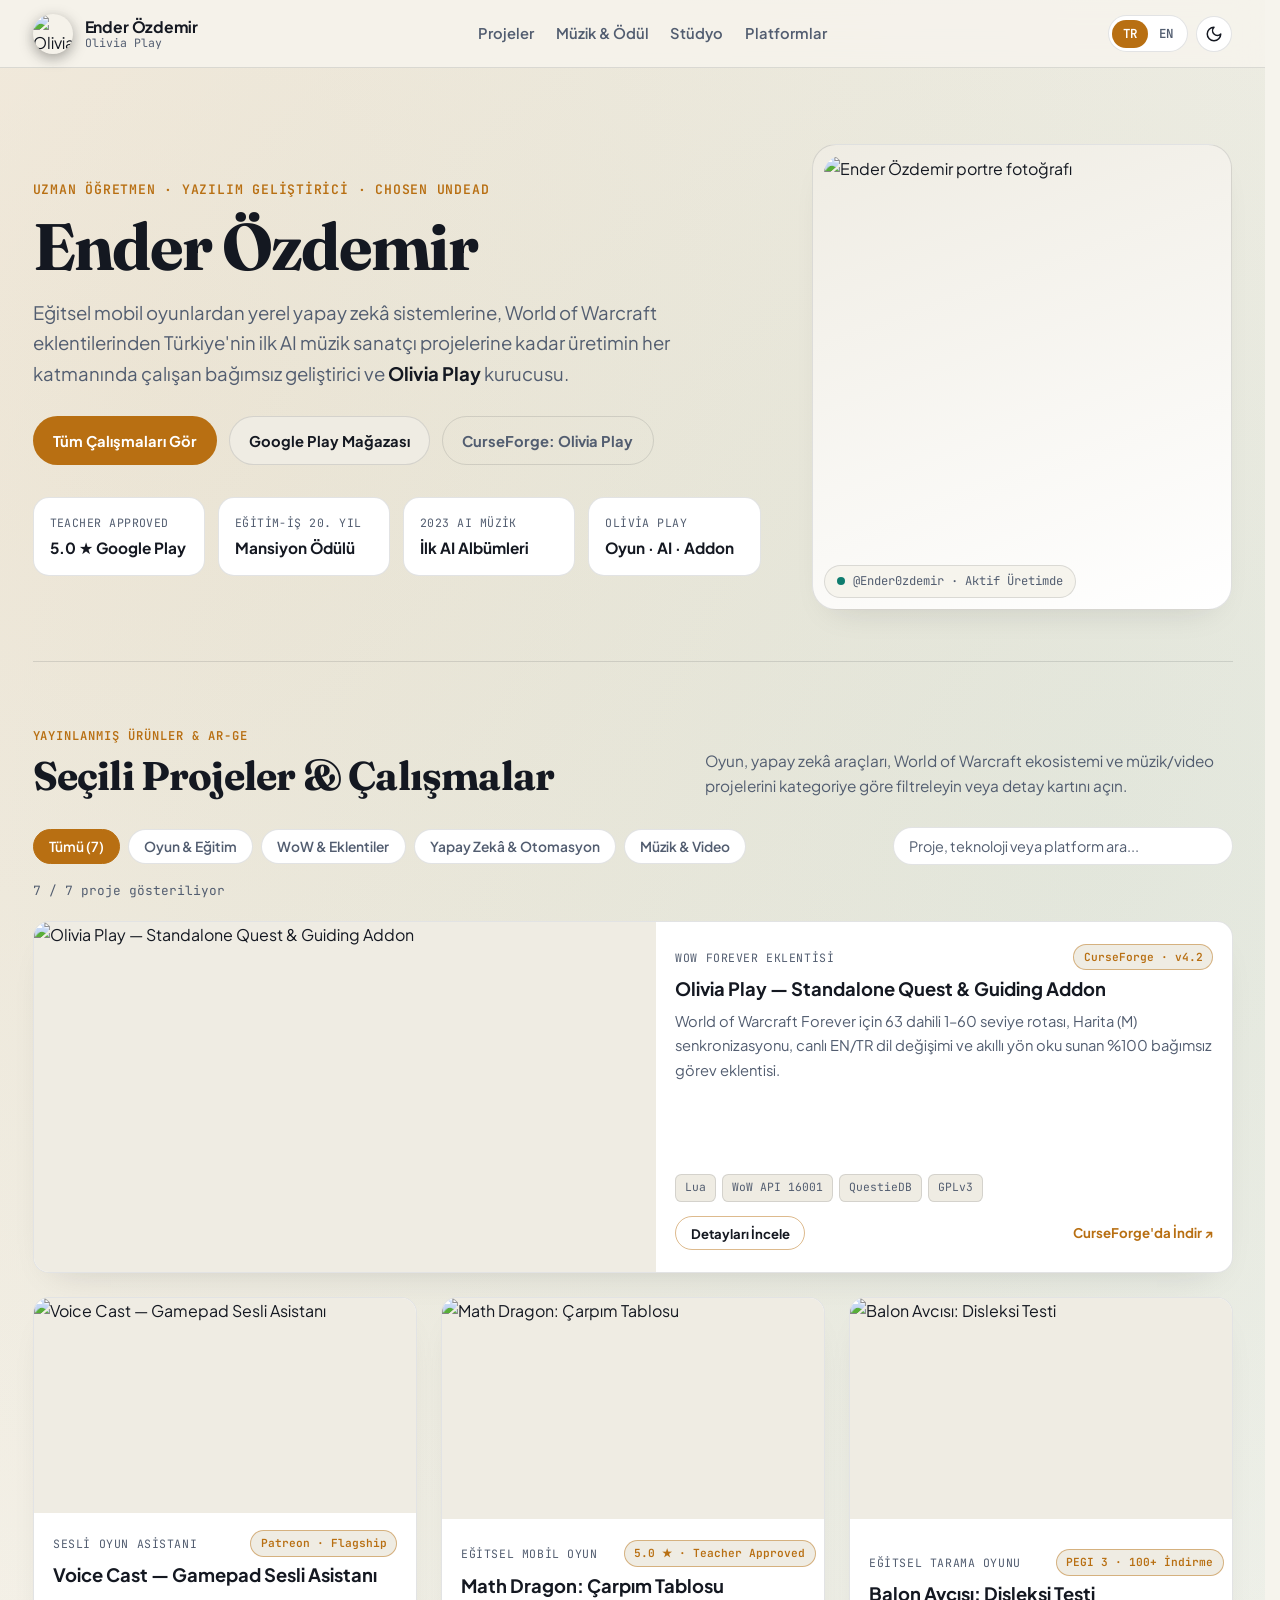
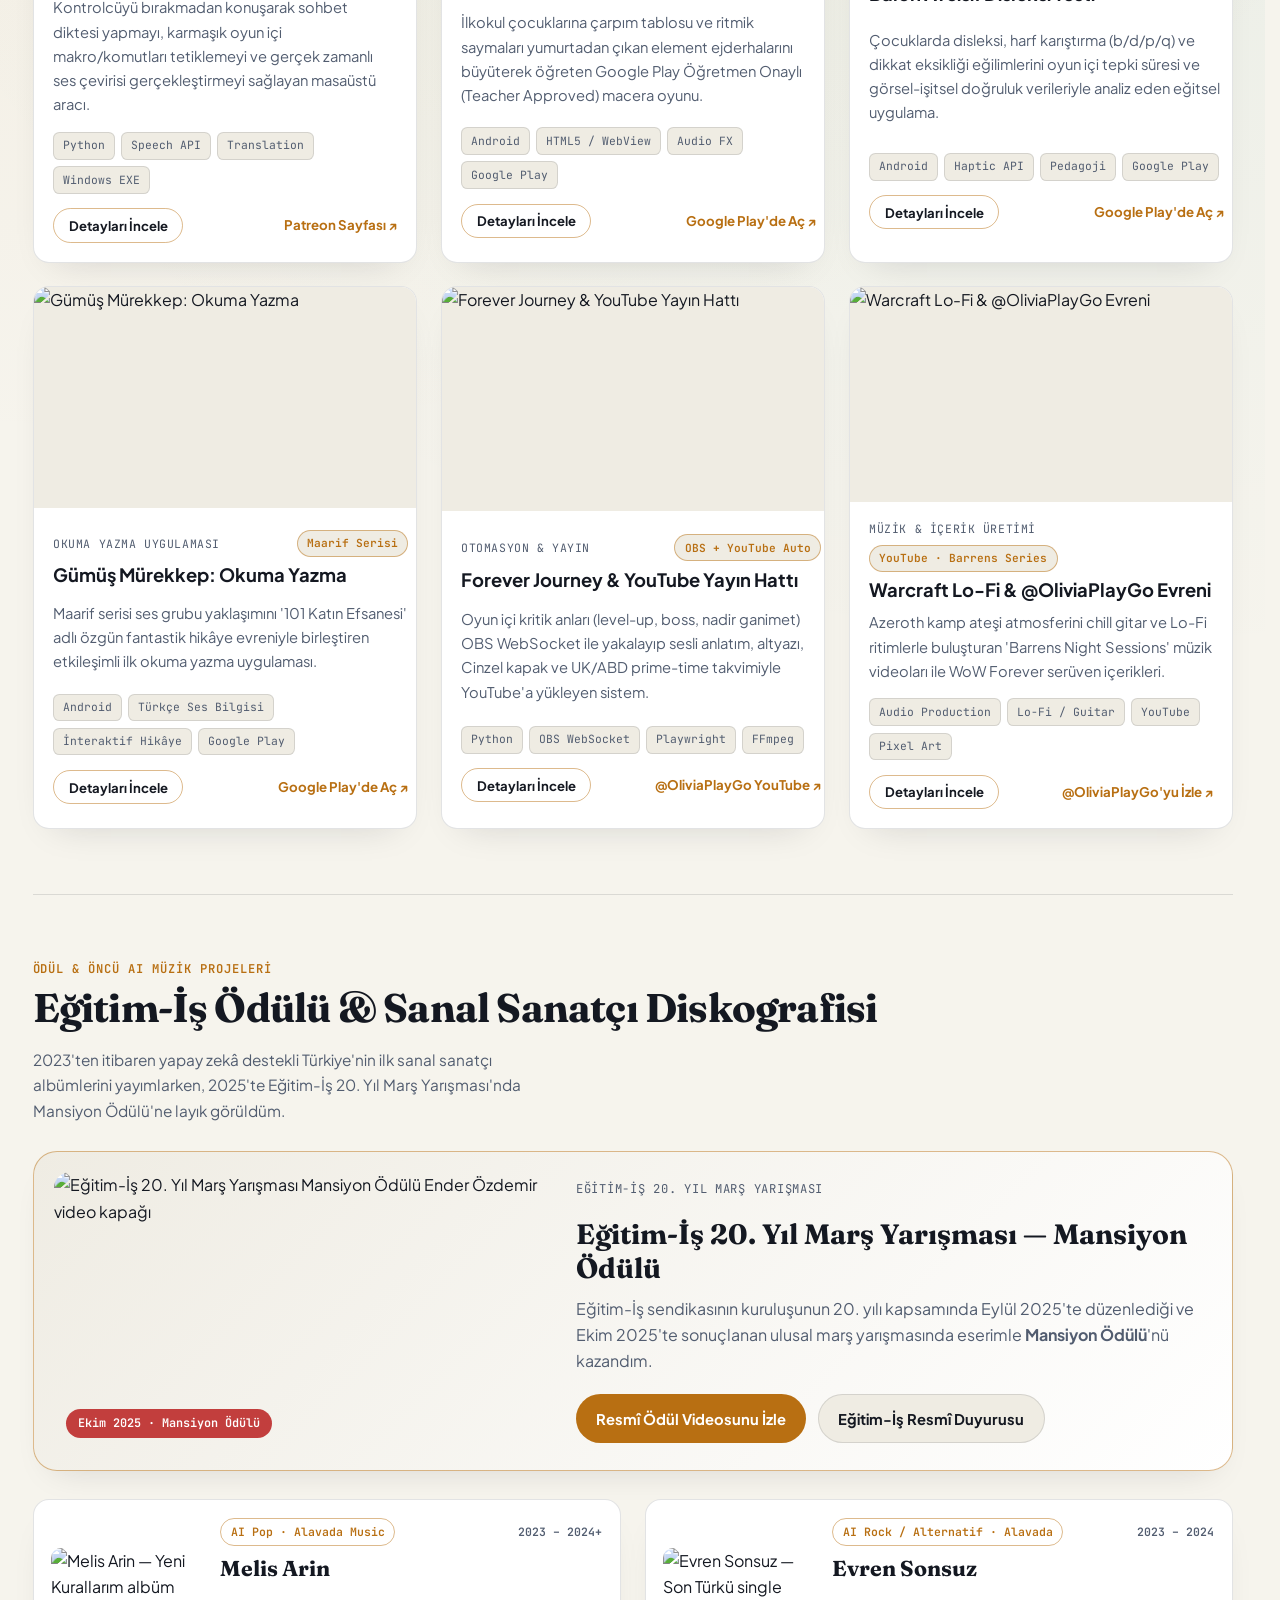
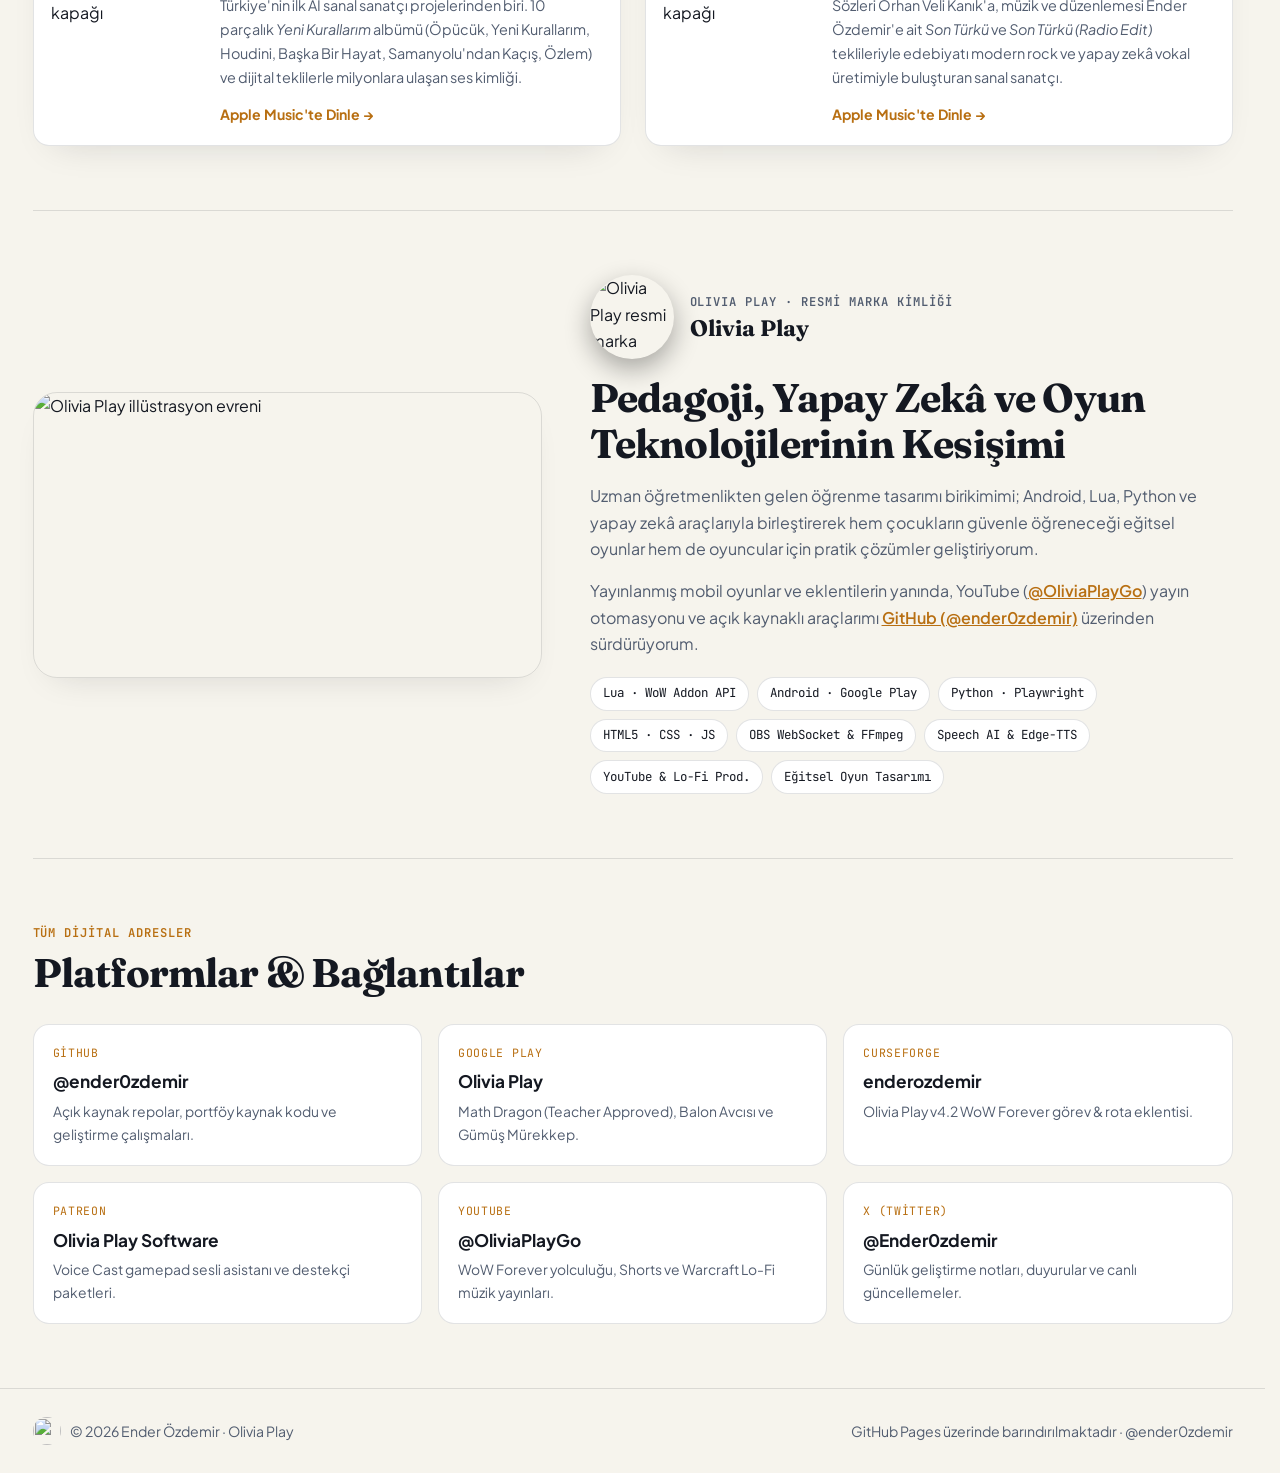
==== index.html @ 68231aca "Initial portfolio root files" ====
<!DOCTYPE html>
<html lang="tr">
<head>
  <meta charset="utf-8">
  <meta name="viewport" content="width=device-width, initial-scale=1.0">
  <meta name="color-scheme" content="dark light">
  <title>Ender Özdemir — Yazılım Geliştirici, Uzman Öğretmen &amp; Olivia Play</title>
  <meta name="description" content="Ender Özdemir (Olivia Play) portföyü: WoW Forever eklentileri, Voice Cast, Teacher Approved mobil oyunlar, AI müzik sanatçıları ve Eğitim-İş ödüllü besteler.">
  <meta name="author" content="Ender Özdemir">
  <meta property="og:type" content="website">
  <meta property="og:title" content="Ender Özdemir — Portföy &amp; Çalışmalar">
  <meta property="og:description" content="Oyunlar, yapay zekâ araçları, WoW eklentileri, müzik prodüksiyonları ve eğitim uygulamaları tek portföyde.">
  <meta property="og:image" content="https://ender0zdemir.github.io/enderozdemir.github.io/profile-pic/ender-ozdemir.jpg">
  <meta property="og:url" content="https://ender0zdemir.github.io/enderozdemir.github.io/">
  <meta name="twitter:card" content="summary_large_image">
  <meta name="twitter:creator" content="@Ender0zdemir">
  <link rel="icon" type="image/png" href="img/favicon.png">
  <link rel="apple-touch-icon" href="img/olivia-play-logo.png">
  <link rel="preconnect" href="https://fonts.googleapis.com">
  <link rel="preconnect" href="https://fonts.gstatic.com" crossorigin>
  <link href="https://fonts.googleapis.com/css2?family=Fraunces:ital,opsz,wght@0,9..144,600;0,9..144,700;1,9..144,500&family=JetBrains+Mono:wght@400;500;600&family=Plus+Jakarta+Sans:wght@400;500;600;700;800&display=swap" rel="stylesheet">
  <script>
    (() => {
      try {
        const stored = localStorage.getItem('eo-theme');
        if (stored === 'dark' || stored === 'light') {
          document.documentElement.dataset.theme = stored;
        }
      } catch (_) {}
    })();
  </script>
  <link rel="stylesheet" href="styles.css">
</head>
<body>
  <a class="skip-link" href="#main-content" data-i18n="skip">İçeriğe atla</a>

  <header class="site-header">
    <div class="container header-inner">
      <a class="brand" href="#top" aria-label="Ender Özdemir Ana Sayfa">
        <img class="brand-logo" src="img/olivia-play-logo.png" alt="Olivia Play logosu" width="40" height="40">
        <span class="brand-text">
          <strong>Ender Özdemir</strong>
          <small>Olivia Play</small>
        </span>
      </a>

      <nav class="site-nav" aria-label="Ana menü">
        <ul>
          <li><a href="#projeler" data-i18n="navProjects">Projeler</a></li>
          <li><a href="#muzik-odul" data-i18n="navMusicAward">Müzik &amp; Ödül</a></li>
          <li><a href="#hakkimda" data-i18n="navAbout">Stüdyo</a></li>
          <li><a href="#platformlar" data-i18n="navLinks">Platformlar</a></li>
        </ul>
      </nav>

      <div class="header-controls">
        <div class="lang-switch" role="group" aria-label="Dil seçimi">
          <button type="button" class="pill-btn is-active" data-lang="tr" aria-pressed="true">TR</button>
          <button type="button" class="pill-btn" data-lang="en" aria-pressed="false">EN</button>
        </div>
        <button type="button" id="theme-toggle" class="icon-btn" aria-label="Temayı değiştir" title="Tema değiştir">
          <svg class="icon-sun" viewBox="0 0 24 24" width="18" height="18" fill="none" stroke="currentColor" stroke-width="2" stroke-linecap="round" stroke-linejoin="round" aria-hidden="true">
            <circle cx="12" cy="12" r="4"></circle>
            <path d="M12 2v2M12 20v2M4.93 4.93l1.41 1.41M17.66 17.66l1.41 1.41M2 12h2M20 12h2M6.34 17.66l-1.41 1.41M19.07 4.93l-1.41 1.41"></path>
          </svg>
          <svg class="icon-moon" viewBox="0 0 24 24" width="18" height="18" fill="none" stroke="currentColor" stroke-width="2" stroke-linecap="round" stroke-linejoin="round" aria-hidden="true">
            <path d="M12 3a6 6 0 0 0 9 9 9 9 0 1 1-9-9Z"></path>
          </svg>
        </button>
      </div>
    </div>
  </header>

  <main id="main-content">
    <section id="top" class="hero container">
      <div class="hero-copy">
        <p class="eyebrow" data-i18n="heroEyebrow">Uzman Öğretmen · Yazılım Geliştirici · Chosen Undead</p>
        <h1>Ender Özdemir</h1>
        <p class="hero-lead" data-i18n="heroLead">
          Eğitsel mobil oyunlardan yerel yapay zekâ sistemlerine, World of Warcraft eklentilerinden Türkiye'nin ilk AI müzik sanatçı projelerine kadar üretimin her katmanında çalışan bağımsız geliştirici ve <strong>Olivia Play</strong> kurucusu.
        </p>

        <div class="hero-actions">
          <a class="btn btn-primary" href="#projeler" data-i18n="heroCtaProjects">Tüm Çalışmaları Gör</a>
          <a class="btn btn-secondary" href="https://play.google.com/store/apps/dev?id=6677909927428646907&hl=tr" target="_blank" rel="noopener noreferrer" data-i18n="heroCtaPlay">Google Play Mağazası</a>
          <a class="btn btn-ghost" href="https://www.curseforge.com/wow/addons/olivia-play" target="_blank" rel="noopener noreferrer" data-i18n="heroCtaCurse">CurseForge: Olivia Play</a>
        </div>

        <dl class="hero-metrics" aria-label="Öne çıkan kilometre taşları">
          <div class="metric-box">
            <dt data-i18n="metric1Label">Teacher Approved</dt>
            <dd data-i18n="metric1Value">5.0 ★ Google Play</dd>
          </div>
          <div class="metric-box">
            <dt data-i18n="metric2Label">Eğitim-İş 20. Yıl</dt>
            <dd data-i18n="metric2Value">Mansiyon Ödülü</dd>
          </div>
          <div class="metric-box">
            <dt data-i18n="metric3Label">2023 AI Müzik</dt>
            <dd data-i18n="metric3Value">İlk AI Albümleri</dd>
          </div>
          <div class="metric-box">
            <dt data-i18n="metric4Label">Olivia Play</dt>
            <dd data-i18n="metric4Value">Oyun · AI · Addon</dd>
          </div>
        </dl>
      </div>

      <div class="hero-portrait-wrap">
        <figure class="portrait-card">
          <img
            src="profile-pic/ender-ozdemir.jpg"
            alt="Ender Özdemir portre fotoğrafı"
            width="640"
            height="640"
            fetchpriority="high"
            decoding="async"
          >
          <figcaption class="portrait-caption">
            <span class="status-dot" aria-hidden="true"></span>
            <span data-i18n="portraitBadge">@Ender0zdemir · Aktif Üretimde</span>
          </figcaption>
        </figure>
      </div>
    </section>

    <section id="projeler" class="section container" aria-labelledby="projects-heading">
      <div class="section-head">
        <div>
          <p class="section-kicker" data-i18n="projectsKicker">YAYINLANMIŞ ÜRÜNLER &amp; AR-GE</p>
          <h2 id="projects-heading" data-i18n="projectsTitle">Seçili Projeler &amp; Çalışmalar</h2>
        </div>
        <p class="section-sub" data-i18n="projectsSub">
          Oyun, yapay zekâ araçları, World of Warcraft ekosistemi ve müzik/video projelerini kategoriye göre filtreleyin veya detay kartını açın.
        </p>
      </div>

      <search class="filter-bar" aria-label="Projeleri filtrele ve ara">
        <div class="filter-pills" role="group" aria-label="Kategori filtreleri" id="category-filters">
          <button type="button" class="filter-btn is-active" data-filter="all" aria-pressed="true" data-i18n="filterAll">Tümü (7)</button>
          <button type="button" class="filter-btn" data-filter="games" aria-pressed="false" data-i18n="filterGames">Oyun &amp; Eğitim</button>
          <button type="button" class="filter-btn" data-filter="wow" aria-pressed="false" data-i18n="filterWow">WoW &amp; Eklentiler</button>
          <button type="button" class="filter-btn" data-filter="ai" aria-pressed="false" data-i18n="filterAi">Yapay Zekâ &amp; Otomasyon</button>
          <button type="button" class="filter-btn" data-filter="music" aria-pressed="false" data-i18n="filterMusic">Müzik &amp; Video</button>
        </div>

        <form class="search-field" role="search" id="project-search-form">
          <label class="visually-hidden" for="project-search" data-i18n="searchLabel">Projelerde ara</label>
          <input
            type="search"
            id="project-search"
            name="q"
            autocomplete="off"
            placeholder="Proje, teknoloji veya platform ara..."
            data-i18n-placeholder="searchPlaceholder"
          >
        </form>
      </search>

      <p id="results-status" class="results-status" aria-live="polite"></p>

      <div id="project-grid" class="project-grid"></div>
    </section>

    <section id="muzik-odul" class="section container" aria-labelledby="music-award-heading">
      <div class="section-head">
        <div>
          <p class="section-kicker" data-i18n="musicKicker">ÖDÜL &amp; ÖNCÜ AI MÜZİK PROJELERİ</p>
          <h2 id="music-award-heading" data-i18n="musicTitle">Eğitim-İş Ödülü &amp; Sanal Sanatçı Diskografisi</h2>
        </div>
        <p class="section-sub" data-i18n="musicSub">
          2023'ten itibaren yapay zekâ destekli Türkiye'nin ilk sanal sanatçı albümlerini yayımlarken, 2025'te Eğitim-İş 20. Yıl Marş Yarışması'nda Mansiyon Ödülü'ne layık görüldüm.
        </p>
      </div>

      <article class="award-spotlight">
        <div class="award-media">
          <img
            src="img/egitimis-odul.jpg"
            alt="Eğitim-İş 20. Yıl Marş Yarışması Mansiyon Ödülü Ender Özdemir video kapağı"
            width="640"
            height="360"
            loading="lazy"
          >
          <span class="award-ribbon" data-i18n="awardRibbon">Ekim 2025 · Mansiyon Ödülü</span>
        </div>
        <div class="award-body">
          <p class="meta-line">EĞİTİM-İŞ 20. YIL MARŞ YARIŞMASI</p>
          <h3 data-i18n="awardHeading">Eğitim-İş 20. Yıl Marş Yarışması — Mansiyon Ödülü</h3>
          <p data-i18n="awardDesc">
            Eğitim-İş sendikasının kuruluşunun 20. yılı kapsamında Eylül 2025'te düzenlediği ve Ekim 2025'te sonuçlanan ulusal marş yarışmasında eserimle <strong>Mansiyon Ödülü</strong>'nü kazandım.
          </p>
          <div class="award-actions">
            <a class="btn btn-primary" href="https://www.youtube.com/watch?v=R3bXpPZWyh4" target="_blank" rel="noopener noreferrer" data-i18n="awardBtnVideo">Resmî Ödül Videosunu İzle</a>
            <a class="btn btn-secondary" href="https://www.egitimis.org.tr/videolar/egitim-is-20-yil-mars-yarismasi-mansiyon-odulu-ender-ozdemirin-oldu-18-10-2025" target="_blank" rel="noopener noreferrer" data-i18n="awardBtnArticle">Eğitim-İş Resmî Duyurusu</a>
          </div>
        </div>
      </article>

      <div class="artists-grid">
        <article class="artist-card">
          <div class="artist-cover">
            <img
              src="img/melis-arin.jpg"
              alt="Melis Arin — Yeni Kurallarım albüm kapağı"
              width="600"
              height="600"
              loading="lazy"
            >
          </div>
          <div class="artist-info">
            <div class="artist-top">
              <span class="tag-chip">AI Pop · Alavada Music</span>
              <span class="year-chip">2023 – 2024+</span>
            </div>
            <h3>Melis Arin</h3>
            <p class="artist-desc" data-i18n="melisDesc">
              Türkiye'nin ilk AI sanal sanatçı projelerinden biri. 10 parçalık <em>Yeni Kurallarım</em> albümü (Öpücük, Yeni Kurallarım, Houdini, Başka Bir Hayat, Samanyolu'ndan Kaçış, Özlem) ve dijital teklilerle milyonlara ulaşan ses kimliği.
            </p>
            <div class="artist-links">
              <a class="text-link" href="https://music.apple.com/tr/artist/melis-arin/1764857421" target="_blank" rel="noopener noreferrer" data-i18n="listenApple">Apple Music'te Dinle →</a>
            </div>
          </div>
        </article>

        <article class="artist-card">
          <div class="artist-cover">
            <img
              src="img/evren-sonsuz.jpg"
              alt="Evren Sonsuz — Son Türkü single kapağı"
              width="600"
              height="600"
              loading="lazy"
            >
          </div>
          <div class="artist-info">
            <div class="artist-top">
              <span class="tag-chip">AI Rock / Alternatif · Alavada</span>
              <span class="year-chip">2023 – 2024</span>
            </div>
            <h3>Evren Sonsuz</h3>
            <p class="artist-desc" data-i18n="evrenDesc">
              Sözleri Orhan Veli Kanık'a, müzik ve düzenlemesi Ender Özdemir'e ait <em>Son Türkü</em> ve <em>Son Türkü (Radio Edit)</em> teklileriyle edebiyatı modern rock ve yapay zekâ vokal üretimiyle buluşturan sanal sanatçı.
            </p>
            <div class="artist-links">
              <a class="text-link" href="https://music.apple.com/tr/artist/evren-sonsuz/1764636453" target="_blank" rel="noopener noreferrer" data-i18n="listenApple">Apple Music'te Dinle →</a>
            </div>
          </div>
        </article>
      </div>
    </section>

    <section id="hakkimda" class="section container" aria-labelledby="about-heading">
      <div class="about-grid">
        <div class="about-visual">
          <img
            src="img/olivia-play-banner.jpg"
            alt="Olivia Play illüstrasyon evreni"
            width="960"
            height="540"
            loading="lazy"
          >
        </div>
        <div class="about-content">
          <div class="studio-lockup">
            <img class="studio-logo" src="img/olivia-play-logo.png" alt="Olivia Play resmi marka logosu" width="84" height="84" loading="lazy">
            <div class="studio-lockup-text">
              <p class="section-kicker" data-i18n="aboutKicker">OLIVIA PLAY · RESMİ MARKA KİMLİĞİ</p>
              <p class="studio-brand-name">Olivia Play</p>
            </div>
          </div>
          <h2 id="about-heading" data-i18n="aboutTitle">Pedagoji, Yapay Zekâ ve Oyun Teknolojilerinin Kesişimi</h2>
          <p data-i18n="aboutP1">
            Uzman öğretmenlikten gelen öğrenme tasarımı birikimimi; Android, Lua, Python ve yapay zekâ araçlarıyla birleştirerek hem çocukların güvenle öğreneceği eğitsel oyunlar hem de oyuncular için pratik çözümler geliştiriyorum.
          </p>
          <p data-i18n="aboutP2">
            Yayınlanmış mobil oyunlar ve eklentilerin yanında, YouTube (<a href="https://www.youtube.com/@OliviaPlayGo" target="_blank" rel="noopener noreferrer">@OliviaPlayGo</a>) yayın otomasyonu ve açık kaynaklı araçlarımı <a href="https://github.com/ender0zdemir" target="_blank" rel="noopener noreferrer">GitHub (@ender0zdemir)</a> üzerinden sürdürüyorum.
          </p>
          <ul class="skill-chips" aria-label="Teknoloji ve uzmanlık alanları">
            <li>Lua · WoW Addon API</li>
            <li>Android · Google Play</li>
            <li>Python · Playwright</li>
            <li>HTML5 · CSS · JS</li>
            <li>OBS WebSocket &amp; FFmpeg</li>
            <li>Speech AI &amp; Edge-TTS</li>
            <li>YouTube &amp; Lo-Fi Prod.</li>
            <li>Eğitsel Oyun Tasarımı</li>
          </ul>
        </div>
      </div>
    </section>

    <section id="platformlar" class="section container" aria-labelledby="platforms-heading">
      <div class="section-head">
        <div>
          <p class="section-kicker" data-i18n="linksKicker">TÜM DİJİTAL ADRESLER</p>
          <h2 id="platforms-heading" data-i18n="linksTitle">Platformlar &amp; Bağlantılar</h2>
        </div>
      </div>

      <div class="platforms-grid">
        <a class="platform-card" href="https://github.com/ender0zdemir" target="_blank" rel="noopener noreferrer">
          <span class="platform-tag">GitHub</span>
          <strong>@ender0zdemir</strong>
          <span class="platform-desc" data-i18n="platGithub">Açık kaynak repolar, portföy kaynak kodu ve geliştirme çalışmaları.</span>
        </a>
        <a class="platform-card" href="https://play.google.com/store/apps/dev?id=6677909927428646907&hl=tr" target="_blank" rel="noopener noreferrer">
          <span class="platform-tag">Google Play</span>
          <strong>Olivia Play</strong>
          <span class="platform-desc" data-i18n="platPlay">Math Dragon (Teacher Approved), Balon Avcısı ve Gümüş Mürekkep.</span>
        </a>
        <a class="platform-card" href="https://www.curseforge.com/members/enderozdemir/projects" target="_blank" rel="noopener noreferrer">
          <span class="platform-tag">CurseForge</span>
          <strong>enderozdemir</strong>
          <span class="platform-desc" data-i18n="platCurse">Olivia Play v4.2 WoW Forever görev &amp; rota eklentisi.</span>
        </a>
        <a class="platform-card" href="https://www.patreon.com/cw/oliviaplay" target="_blank" rel="noopener noreferrer">
          <span class="platform-tag">Patreon</span>
          <strong>Olivia Play Software</strong>
          <span class="platform-desc" data-i18n="platPatreon">Voice Cast gamepad sesli asistanı ve destekçi paketleri.</span>
        </a>
        <a class="platform-card" href="https://www.youtube.com/@OliviaPlayGo" target="_blank" rel="noopener noreferrer">
          <span class="platform-tag">YouTube</span>
          <strong>@OliviaPlayGo</strong>
          <span class="platform-desc" data-i18n="platYoutube">WoW Forever yolculuğu, Shorts ve Warcraft Lo-Fi müzik yayınları.</span>
        </a>
        <a class="platform-card" href="https://x.com/Ender0zdemir" target="_blank" rel="noopener noreferrer">
          <span class="platform-tag">X (Twitter)</span>
          <strong>@Ender0zdemir</strong>
          <span class="platform-desc" data-i18n="platX">Günlük geliştirme notları, duyurular ve canlı güncellemeler.</span>
        </a>
      </div>
    </section>
  </main>

  <footer class="site-footer">
    <div class="container footer-inner">
      <div class="footer-brand">
        <img class="footer-logo" src="img/olivia-play-logo.png" alt="" width="28" height="28" loading="lazy">
        <p>&copy; 2026 Ender Özdemir · Olivia Play</p>
      </div>
      <p class="footer-note" data-i18n="footerNote">GitHub Pages üzerinde barındırılmaktadır · @ender0zdemir</p>
    </div>
  </footer>

  <dialog id="project-dialog" class="project-dialog" closedby="any" aria-labelledby="dialog-title">
    <article class="dialog-shell">
      <form method="dialog" class="dialog-topbar">
        <span id="dialog-badge" class="tag-chip"></span>
        <button type="submit" value="close" class="dialog-close" aria-label="Pencereyi kapat">✕</button>
      </form>
      <div class="dialog-media">
        <img id="dialog-image" src="" alt="" width="960" height="540">
      </div>
      <div class="dialog-content">
        <h2 id="dialog-title"></h2>
        <p id="dialog-summary" class="dialog-summary"></p>
        <ul id="dialog-highlights" class="dialog-highlights"></ul>
        <div id="dialog-tech" class="card-tech"></div>
        <div id="dialog-links" class="dialog-links"></div>
      </div>
    </article>
  </dialog>

  <script src="app.js"></script>
</body>
</html>
---- styles.css ----
:root {
  color-scheme: dark light;

  --font-display: "Fraunces", Georgia, serif;
  --font-sans: "Plus Jakarta Sans", system-ui, -apple-system, sans-serif;
  --font-mono: "JetBrains Mono", ui-monospace, monospace;

  /* Dark palette (default editorial aesthetic) */
  --bg: #0b0d12;
  --bg-glow-1: rgba(232, 168, 72, 0.12);
  --bg-glow-2: rgba(62, 201, 182, 0.08);
  --surface: #121621;
  --surface-elevated: #181e2c;
  --surface-hover: #1e2537;
  --ink: #f3f1ea;
  --muted: #9aa5b6;
  --border: rgba(243, 241, 234, 0.11);
  --border-strong: rgba(232, 168, 72, 0.42);
  --accent: #e8a848;
  --accent-ink: #120e07;
  --accent-crimson: #e05555;
  --accent-teal: #3ec9b6;
  --header-bg: rgba(11, 13, 18, 0.82);
  --shadow-card: 0 18px 40px -22px rgba(0, 0, 0, 0.72);
  --scrollbar-track: #11151f;
  --scrollbar-thumb: #3b465b;

  --radius-sm: 0.625rem;
  --radius-md: 1rem;
  --radius-lg: 1.5rem;
}

@media (prefers-color-scheme: light) {
  :root:not([data-theme]) {
    --bg: #f6f4ed;
    --bg-glow-1: rgba(184, 111, 18, 0.1);
    --bg-glow-2: rgba(15, 125, 112, 0.08);
    --surface: #ffffff;
    --surface-elevated: #efece3;
    --surface-hover: #e8e3d6;
    --ink: #141821;
    --muted: #525d70;
    --border: rgba(20, 24, 33, 0.12);
    --border-strong: rgba(184, 111, 18, 0.48);
    --accent: #b86f12;
    --accent-ink: #ffffff;
    --accent-crimson: #be2f2f;
    --accent-teal: #0e7c6f;
    --header-bg: rgba(246, 244, 237, 0.86);
    --shadow-card: 0 16px 36px -22px rgba(20, 24, 33, 0.18);
    --scrollbar-track: #e8e4d8;
    --scrollbar-thumb: #958e7e;
  }
}

:root[data-theme="dark"] {
  color-scheme: dark;
}

:root[data-theme="light"] {
  color-scheme: light;
  --bg: #f6f4ed;
  --bg-glow-1: rgba(184, 111, 18, 0.1);
  --bg-glow-2: rgba(15, 125, 112, 0.08);
  --surface: #ffffff;
  --surface-elevated: #efece3;
  --surface-hover: #e8e3d6;
  --ink: #141821;
  --muted: #525d70;
  --border: rgba(20, 24, 33, 0.12);
  --border-strong: rgba(184, 111, 18, 0.48);
  --accent: #b86f12;
  --accent-ink: #ffffff;
  --accent-crimson: #be2f2f;
  --accent-teal: #0e7c6f;
  --header-bg: rgba(246, 244, 237, 0.86);
  --shadow-card: 0 16px 36px -22px rgba(20, 24, 33, 0.18);
  --scrollbar-track: #e8e4d8;
  --scrollbar-thumb: #958e7e;
}

*,
*::before,
*::after {
  box-sizing: border-box;
}

html {
  scrollbar-gutter: stable;
  scrollbar-color: var(--scrollbar-thumb) var(--scrollbar-track);
  accent-color: var(--accent);
  scroll-behavior: smooth;
}

@media (prefers-reduced-motion: reduce) {
  html {
    scroll-behavior: auto;
  }
}

@supports not (scrollbar-color: auto) {
  html {
    scrollbar-width: auto;
  }
  html::-webkit-scrollbar {
    width: 12px;
    height: 12px;
  }
  html::-webkit-scrollbar-thumb {
    background: var(--scrollbar-thumb);
  }
  html::-webkit-scrollbar-track {
    background: var(--scrollbar-track);
  }
}

body {
  margin: 0;
  min-block-size: 100dvb;
  font-family: var(--font-sans);
  font-size: 1rem;
  line-height: 1.65;
  color: var(--ink);
  background-color: var(--bg);
  background-image:
    radial-gradient(circle at 12% 8%, var(--bg-glow-1), transparent 38%),
    radial-gradient(circle at 88% 18%, var(--bg-glow-2), transparent 36%);
  background-repeat: no-repeat;
  -webkit-font-smoothing: antialiased;
}

img,
svg {
  display: block;
  max-inline-size: 100%;
}

a {
  color: inherit;
}

:focus-visible {
  outline: 2px solid var(--accent);
  outline-offset: 3px;
}

.visually-hidden {
  position: absolute;
  inline-size: 1px;
  block-size: 1px;
  overflow: clip;
  clip-path: inset(50%);
  white-space: nowrap;
}

.skip-link {
  position: absolute;
  inset-block-start: -100%;
  inset-inline-start: 1rem;
  z-index: 100;
  padding: 0.65rem 1rem;
  border-radius: var(--radius-sm);
  background: var(--accent);
  color: var(--accent-ink);
  font-weight: 700;
  text-decoration: none;
}

.skip-link:focus {
  inset-block-start: 1rem;
}

.container {
  inline-size: min(100% - 2rem, 1200px);
  margin-inline: auto;
}

/* Header */
.site-header {
  position: sticky;
  inset-block-start: 0;
  z-index: 40;
  border-block-end: 1px solid var(--border);
  background: var(--header-bg);
  backdrop-filter: blur(14px);
}

.header-inner {
  display: flex;
  align-items: center;
  justify-content: space-between;
  gap: 1rem;
  padding-block: 0.85rem;
}

.brand {
  display: inline-flex;
  align-items: center;
  gap: 0.75rem;
  text-decoration: none;
}

.brand-logo {
  inline-size: 2.5rem;
  block-size: 2.5rem;
  border-radius: 50%;
  flex-shrink: 0;
  object-fit: cover;
  box-shadow: 0 4px 14px rgba(0, 0, 0, 0.35);
}

.brand-text {
  display: flex;
  flex-direction: column;
  line-height: 1.15;
}

.brand-text strong {
  font-size: 0.98rem;
  letter-spacing: -0.01em;
}

.brand-text small {
  font-family: var(--font-mono);
  font-size: 0.72rem;
  color: var(--muted);
}

.site-nav ul {
  display: flex;
  align-items: center;
  gap: 1.35rem;
  margin: 0;
  padding: 0;
  list-style: none;
}

.site-nav a {
  font-size: 0.92rem;
  font-weight: 600;
  color: var(--muted);
  text-decoration: none;
  transition: color 0.18s ease;
}

.site-nav a:hover {
  color: var(--ink);
}

.header-controls {
  display: flex;
  align-items: center;
  gap: 0.55rem;
}

.lang-switch {
  display: inline-flex;
  padding: 0.2rem;
  border-radius: 999px;
  border: 1px solid var(--border);
  background: var(--surface);
}

.pill-btn,
.icon-btn {
  border: 0;
  background: transparent;
  color: var(--muted);
  font-family: var(--font-mono);
  font-size: 0.78rem;
  font-weight: 600;
  cursor: pointer;
  border-radius: 999px;
  transition: background-color 0.18s ease, color 0.18s ease;
}

.pill-btn {
  padding: 0.34rem 0.68rem;
}

.pill-btn.is-active {
  background: var(--accent);
  color: var(--accent-ink);
}

.icon-btn {
  display: grid;
  place-items: center;
  inline-size: 2.25rem;
  block-size: 2.25rem;
  border: 1px solid var(--border);
  background: var(--surface);
  color: var(--ink);
}

.icon-btn:hover {
  border-color: var(--border-strong);
}

.icon-sun {
  display: block;
}

.icon-moon {
  display: none;
}

:root[data-theme="light"] .icon-sun {
  display: none;
}

:root[data-theme="light"] .icon-moon {
  display: block;
}

@media (prefers-color-scheme: light) {
  :root:not([data-theme]) .icon-sun {
    display: none;
  }
  :root:not([data-theme]) .icon-moon {
    display: block;
  }
}

/* Hero */
.hero {
  display: grid;
  grid-template-columns: minmax(0, 1.35fr) minmax(260px, 0.78fr);
  align-items: center;
  gap: clamp(2rem, 4vw, 3.75rem);
  padding-block: clamp(2.5rem, 6vw, 4.75rem) clamp(2rem, 4vw, 3.25rem);
}

.eyebrow {
  margin: 0 0 0.75rem;
  font-family: var(--font-mono);
  font-size: 0.82rem;
  font-weight: 600;
  letter-spacing: 0.06em;
  text-transform: uppercase;
  color: var(--accent);
}

.hero h1 {
  margin: 0 0 1rem;
  font-family: var(--font-display);
  font-size: clamp(2.45rem, 5.2vw, 4.1rem);
  font-weight: 700;
  line-height: 1.06;
  letter-spacing: -0.025em;
}

.hero-lead {
  margin: 0 0 1.65rem;
  max-inline-size: 62ch;
  font-size: clamp(1.03rem, 1.5vw, 1.16rem);
  color: var(--muted);
}

.hero-lead strong {
  color: var(--ink);
}

.hero-actions {
  display: flex;
  flex-wrap: wrap;
  flex-wrap: balance;
  gap: 0.75rem;
  margin-block-end: 2rem;
}

.btn {
  display: inline-flex;
  align-items: center;
  justify-content: center;
  gap: 0.45rem;
  padding: 0.72rem 1.2rem;
  border-radius: 999px;
  border: 1px solid transparent;
  font-size: 0.92rem;
  font-weight: 700;
  text-decoration: none;
  cursor: pointer;
  transition: background-color 0.2s ease, border-color 0.2s ease, color 0.2s ease, transform 0.2s ease;
}

.btn-primary {
  background: var(--accent);
  color: var(--accent-ink);
}

.btn-primary:hover {
  filter: brightness(1.06);
}

.btn-secondary {
  background: var(--surface-elevated);
  border-color: var(--border);
  color: var(--ink);
}

.btn-secondary:hover {
  border-color: var(--border-strong);
  background: var(--surface-hover);
}

.btn-ghost {
  background: transparent;
  border-color: var(--border);
  color: var(--muted);
}

.btn-ghost:hover {
  color: var(--ink);
  border-color: var(--border-strong);
}

.hero-metrics {
  display: grid;
  grid-template-columns: repeat(auto-fit, minmax(145px, 1fr));
  gap: 0.8rem;
  margin: 0;
}

.metric-box {
  padding: 0.9rem 1rem;
  border-radius: var(--radius-md);
  border: 1px solid var(--border);
  background: var(--surface);
}

.metric-box dt {
  font-family: var(--font-mono);
  font-size: 0.72rem;
  text-transform: uppercase;
  letter-spacing: 0.04em;
  color: var(--muted);
}

.metric-box dd {
  margin: 0.2rem 0 0;
  font-weight: 700;
  font-size: 0.96rem;
}

.portrait-card {
  position: relative;
  margin: 0;
  padding: 0.7rem;
  border-radius: var(--radius-lg);
  border: 1px solid var(--border);
  background: linear-gradient(160deg, var(--surface-elevated), var(--surface));
  box-shadow: var(--shadow-card);
}

.portrait-card img {
  inline-size: 100%;
  block-size: auto;
  aspect-ratio: 1 / 1;
  object-fit: cover;
  border-radius: calc(var(--radius-lg) - 0.4rem);
}

.portrait-caption {
  display: inline-flex;
  align-items: center;
  gap: 0.5rem;
  margin-block-start: 0.75rem;
  padding: 0.35rem 0.75rem;
  border-radius: 999px;
  border: 1px solid var(--border);
  background: var(--bg);
  font-family: var(--font-mono);
  font-size: 0.76rem;
  color: var(--muted);
}

.status-dot {
  inline-size: 0.52rem;
  block-size: 0.52rem;
  border-radius: 50%;
  background: var(--accent-teal);
}

/* Sections */
.section {
  padding-block: clamp(2.5rem, 5vw, 4.25rem);
  border-block-start: 1px solid var(--border);
}

.section-head {
  display: flex;
  flex-wrap: wrap;
  align-items: flex-end;
  justify-content: space-between;
  gap: 1rem 2rem;
  margin-block-end: 1.75rem;
}

.section-kicker {
  margin: 0 0 0.4rem;
  font-family: var(--font-mono);
  font-size: 0.76rem;
  font-weight: 600;
  letter-spacing: 0.08em;
  text-transform: uppercase;
  color: var(--accent);
}

.section-head h2,
.about-content h2 {
  margin: 0;
  font-family: var(--font-display);
  font-size: clamp(1.75rem, 3.2vw, 2.5rem);
  line-height: 1.15;
  letter-spacing: -0.02em;
}

.section-sub {
  margin: 0;
  max-inline-size: 48ch;
  color: var(--muted);
  font-size: 0.96rem;
}

/* Filter & Search Bar */
.filter-bar {
  display: flex;
  flex-wrap: wrap;
  align-items: center;
  justify-content: space-between;
  gap: 1rem;
  margin-block-end: 0.9rem;
}

.filter-pills {
  display: flex;
  flex-wrap: wrap;
  flex-wrap: balance;
  gap: 0.5rem;
}

.filter-btn {
  padding: 0.5rem 0.95rem;
  border-radius: 999px;
  border: 1px solid var(--border);
  background: var(--surface);
  color: var(--muted);
  font-family: var(--font-sans);
  font-size: 0.86rem;
  font-weight: 600;
  cursor: pointer;
  transition: background-color 0.18s ease, color 0.18s ease, border-color 0.18s ease;
}

.filter-btn:hover {
  color: var(--ink);
  border-color: var(--border-strong);
}

.filter-btn.is-active {
  background: var(--accent);
  border-color: var(--accent);
  color: var(--accent-ink);
}

.search-field {
  flex: 1 1 250px;
  max-inline-size: 340px;
}

.search-field input {
  inline-size: 100%;
  padding: 0.58rem 0.95rem;
  border-radius: 999px;
  border: 1px solid var(--border);
  background: var(--surface);
  color: var(--ink);
  font-family: var(--font-sans);
  font-size: 0.9rem;
}

.search-field input::placeholder {
  color: var(--muted);
}

.results-status {
  margin: 0 0 1.25rem;
  font-family: var(--font-mono);
  font-size: 0.8rem;
  color: var(--muted);
}

/* Project Cards Grid + Subgrid */
.project-grid {
  display: grid;
  grid-template-columns: repeat(auto-fill, minmax(min(100%, 335px), 1fr));
  gap: 1.5rem;
}

.project-card {
  grid-row: span 4;
  display: grid;
  grid-template-rows: auto auto 1fr auto;
  grid-template-rows: subgrid;
  container: card / inline-size;
  border-radius: var(--radius-md);
  border: 1px solid var(--border);
  background: var(--surface);
  box-shadow: var(--shadow-card);
  overflow: clip;
}

@media (prefers-reduced-motion: no-preference) {
  .project-card,
  .platform-card,
  .artist-card {
    transition: transform 0.24s ease, border-color 0.24s ease;
  }

  .project-card:hover,
  .platform-card:hover,
  .artist-card:hover {
    transform: translateY(-4px);
    border-color: var(--border-strong);
  }
}

.project-card--featured {
  grid-column: 1 / -1;
  grid-row: auto;
  display: grid;
  grid-template-columns: minmax(280px, 1.08fr) minmax(0, 1fr);
  grid-template-rows: auto 1fr auto;
  grid-template-areas:
    "media head"
    "media summary"
    "media foot";
}

.project-card--featured .card-media {
  grid-area: media;
  aspect-ratio: auto;
  min-block-size: 100%;
}

.project-card--featured .card-head {
  grid-area: head;
  padding-block-start: 1.35rem;
}

.project-card--featured .card-summary {
  grid-area: summary;
}

.project-card--featured .card-foot {
  grid-area: foot;
  padding-block-end: 1.35rem;
}

.card-media {
  position: relative;
  aspect-ratio: 16 / 9;
  background: var(--surface-elevated);
  overflow: clip;
}

.card-media img {
  inline-size: 100%;
  block-size: 100%;
  object-fit: cover;
}

.card-meta {
  display: flex;
  flex-wrap: wrap;
  align-items: center;
  justify-content: space-between;
  gap: 0.45rem;
  margin-block-end: 0.4rem;
}

.card-badge {
  padding: 0.2rem 0.58rem;
  border-radius: 999px;
  background: var(--surface-elevated);
  border: 1px solid var(--border-strong);
  color: var(--accent);
  font-family: var(--font-mono);
  font-size: 0.7rem;
  font-weight: 600;
}

.card-head {
  padding: 1.05rem 1.2rem 0;
}

.card-category {
  margin: 0;
  font-family: var(--font-mono);
  font-size: 0.72rem;
  text-transform: uppercase;
  letter-spacing: 0.05em;
  color: var(--muted);
}

.card-head h3 {
  margin: 0;
  font-size: 1.15rem;
  line-height: 1.28;
}

.card-summary {
  margin: 0;
  padding: 0.55rem 1.2rem 0;
  font-size: 0.92rem;
  color: var(--muted);
}

.card-foot {
  display: flex;
  flex-direction: column;
  gap: 0.9rem;
  padding: 0.95rem 1.2rem 1.2rem;
}

.card-tech {
  display: flex;
  flex-wrap: wrap;
  flex-wrap: balance;
  gap: 0.4rem;
}

.tech-pill {
  padding: 0.22rem 0.55rem;
  border-radius: 0.4rem;
  border: 1px solid var(--border);
  background: var(--surface-elevated);
  font-family: var(--font-mono);
  font-size: 0.71rem;
  color: var(--muted);
}

.card-actions {
  display: flex;
  flex-wrap: wrap;
  align-items: center;
  gap: 0.55rem;
}

.card-btn {
  padding: 0.48rem 0.9rem;
  border-radius: 999px;
  border: 1px solid var(--border-strong);
  background: transparent;
  color: var(--ink);
  font-family: var(--font-sans);
  font-size: 0.82rem;
  font-weight: 700;
  cursor: pointer;
  transition: background-color 0.18s ease, color 0.18s ease;
}

.card-btn:hover {
  background: var(--accent);
  color: var(--accent-ink);
}

.card-ext-link {
  margin-inline-start: auto;
  font-size: 0.83rem;
  font-weight: 700;
  color: var(--accent);
  text-decoration: none;
}

.card-ext-link:hover {
  text-decoration: underline;
}

.empty-state {
  grid-column: 1 / -1;
  padding: 2.5rem 1.5rem;
  text-align: center;
  border-radius: var(--radius-md);
  border: 1px dashed var(--border);
  color: var(--muted);
}

/* Award & AI Artists */
.award-spotlight {
  display: grid;
  grid-template-columns: minmax(260px, 1.05fr) minmax(0, 1.35fr);
  gap: 1.75rem;
  align-items: center;
  padding: 1.25rem;
  margin-block-end: 1.75rem;
  border-radius: var(--radius-lg);
  border: 1px solid var(--border-strong);
  background: linear-gradient(135deg, var(--surface-elevated), var(--surface));
  box-shadow: var(--shadow-card);
}

.award-media {
  position: relative;
  border-radius: var(--radius-md);
  overflow: clip;
  aspect-ratio: 16 / 9;
}

.award-media img {
  inline-size: 100%;
  block-size: 100%;
  object-fit: cover;
}

.award-ribbon {
  position: absolute;
  inset-block-end: 0.75rem;
  inset-inline-start: 0.75rem;
  padding: 0.3rem 0.75rem;
  border-radius: 999px;
  background: rgba(190, 47, 47, 0.92);
  color: #fff;
  font-family: var(--font-mono);
  font-size: 0.74rem;
  font-weight: 600;
}

.meta-line {
  margin: 0 0 0.35rem;
  font-family: var(--font-mono);
  font-size: 0.76rem;
  letter-spacing: 0.06em;
  color: var(--accent);
}

.award-body h3 {
  margin: 0 0 0.65rem;
  font-family: var(--font-display);
  font-size: clamp(1.35rem, 2.2vw, 1.75rem);
  line-height: 1.2;
}

.award-body p {
  margin: 0 0 1.2rem;
  color: var(--muted);
}

.award-actions {
  display: flex;
  flex-wrap: wrap;
  gap: 0.75rem;
}

.artists-grid {
  display: grid;
  grid-template-columns: repeat(auto-fit, minmax(min(100%, 340px), 1fr));
  gap: 1.5rem;
}

.artist-card {
  display: grid;
  grid-template-columns: 150px minmax(0, 1fr);
  gap: 1.2rem;
  align-items: center;
  padding: 1.1rem;
  border-radius: var(--radius-md);
  border: 1px solid var(--border);
  background: var(--surface);
  box-shadow: var(--shadow-card);
}

.artist-cover {
  aspect-ratio: 1 / 1;
  border-radius: var(--radius-sm);
  overflow: clip;
}

.artist-cover img {
  inline-size: 100%;
  block-size: 100%;
  object-fit: cover;
}

.artist-top {
  display: flex;
  flex-wrap: wrap;
  align-items: center;
  justify-content: space-between;
  gap: 0.4rem;
  margin-block-end: 0.35rem;
}

.tag-chip,
.year-chip {
  font-family: var(--font-mono);
  font-size: 0.72rem;
  font-weight: 600;
}

.tag-chip {
  padding: 0.22rem 0.6rem;
  border-radius: 999px;
  border: 1px solid var(--border-strong);
  color: var(--accent);
}

.year-chip {
  color: var(--muted);
}

.artist-info h3 {
  margin: 0 0 0.45rem;
  font-family: var(--font-display);
  font-size: 1.35rem;
}

.artist-desc {
  margin: 0 0 0.75rem;
  font-size: 0.9rem;
  color: var(--muted);
}

.text-link {
  font-weight: 700;
  font-size: 0.88rem;
  color: var(--accent);
  text-decoration: none;
}

.text-link:hover {
  text-decoration: underline;
}

/* About Studio */
.about-grid {
  display: grid;
  grid-template-columns: minmax(260px, 0.95fr) minmax(0, 1.2fr);
  gap: clamp(1.5rem, 4vw, 3rem);
  align-items: center;
}

.about-visual {
  border-radius: var(--radius-lg);
  overflow: clip;
  border: 1px solid var(--border);
  box-shadow: var(--shadow-card);
  aspect-ratio: 16 / 9;
}

.about-visual img {
  inline-size: 100%;
  block-size: 100%;
  object-fit: cover;
}

.about-content p {
  color: var(--muted);
}

.studio-lockup {
  display: flex;
  align-items: center;
  gap: 1rem;
  margin-block-end: 1rem;
}

.studio-logo {
  inline-size: 84px;
  block-size: 84px;
  border-radius: 50%;
  flex-shrink: 0;
  object-fit: cover;
  box-shadow: 0 10px 26px rgba(0, 0, 0, 0.32);
}

.studio-lockup-text .section-kicker {
  margin: 0 0 0.25rem;
}

.studio-brand-name {
  margin: 0;
  font-family: var(--font-display);
  font-size: 1.4rem;
  font-weight: 700;
  line-height: 1.15;
  color: var(--ink) !important;
}

.about-content a {
  color: var(--accent);
  font-weight: 600;
}

.skill-chips {
  display: flex;
  flex-wrap: wrap;
  flex-wrap: balance;
  gap: 0.5rem;
  margin: 1.2rem 0 0;
  padding: 0;
  list-style: none;
}

.skill-chips li {
  padding: 0.35rem 0.75rem;
  border-radius: 999px;
  border: 1px solid var(--border);
  background: var(--surface);
  font-family: var(--font-mono);
  font-size: 0.78rem;
  color: var(--ink);
}

/* Platforms */
.platforms-grid {
  display: grid;
  grid-template-columns: repeat(auto-fill, minmax(min(100%, 290px), 1fr));
  gap: 1rem;
}

.platform-card {
  display: flex;
  flex-direction: column;
  gap: 0.32rem;
  padding: 1.15rem 1.2rem;
  border-radius: var(--radius-md);
  border: 1px solid var(--border);
  background: var(--surface);
  text-decoration: none;
}

.platform-tag {
  font-family: var(--font-mono);
  font-size: 0.72rem;
  text-transform: uppercase;
  letter-spacing: 0.06em;
  color: var(--accent);
}

.platform-card strong {
  font-size: 1.08rem;
}

.platform-desc {
  font-size: 0.87rem;
  color: var(--muted);
}

/* Footer */
.site-footer {
  border-block-start: 1px solid var(--border);
  padding-block: 1.75rem;
}

.footer-inner {
  display: flex;
  flex-wrap: wrap;
  align-items: center;
  justify-content: space-between;
  gap: 0.75rem;
  font-size: 0.88rem;
  color: var(--muted);
}

.footer-inner p {
  margin: 0;
}

.footer-brand {
  display: inline-flex;
  align-items: center;
  gap: 0.6rem;
}

.footer-logo {
  inline-size: 28px;
  block-size: 28px;
  border-radius: 50%;
  object-fit: cover;
}

/* Native Modal Dialog */
.project-dialog {
  inline-size: min(100% - 2rem, 720px);
  max-block-size: min(90dvb, 820px);
  padding: 0;
  border: 1px solid var(--border-strong);
  border-radius: var(--radius-lg);
  background: var(--surface);
  color: var(--ink);
  box-shadow: 0 28px 64px rgba(0, 0, 0, 0.55);
  overflow: auto;
  overscroll-behavior: contain;
}

.project-dialog::backdrop {
  background: rgba(6, 8, 12, 0.72);
  backdrop-filter: blur(6px);
}

@media (prefers-reduced-motion: no-preference) {
  .project-dialog {
    opacity: 0;
    transform: translateY(10px) scale(0.98);
    transition:
      opacity 0.22s ease,
      transform 0.22s ease,
      display 0.22s,
      overlay 0.22s;
    transition-behavior: allow-discrete;
  }

  .project-dialog[open] {
    opacity: 1;
    transform: translateY(0) scale(1);
  }

  @starting-style {
    .project-dialog[open] {
      opacity: 0;
      transform: translateY(12px) scale(0.98);
    }
  }
}

.dialog-topbar {
  display: flex;
  align-items: center;
  justify-content: space-between;
  gap: 1rem;
  padding: 1rem 1.25rem;
  border-block-end: 1px solid var(--border);
}

.dialog-close {
  display: grid;
  place-items: center;
  inline-size: 2.15rem;
  block-size: 2.15rem;
  border-radius: 50%;
  border: 1px solid var(--border);
  background: var(--surface-elevated);
  color: var(--ink);
  font-size: 1rem;
  cursor: pointer;
}

.dialog-media {
  aspect-ratio: 16 / 9;
  background: var(--surface-elevated);
  overflow: clip;
}

.dialog-media img {
  inline-size: 100%;
  block-size: 100%;
  object-fit: cover;
}

.dialog-content {
  padding: 1.35rem 1.45rem 1.5rem;
}

.dialog-content h2 {
  margin: 0 0 0.6rem;
  font-family: var(--font-display);
  font-size: 1.55rem;
}

.dialog-summary {
  margin: 0 0 1rem;
  color: var(--muted);
}

.dialog-highlights {
  margin: 0 0 1.2rem;
  padding-inline-start: 1.2rem;
  display: grid;
  gap: 0.45rem;
  font-size: 0.93rem;
}

.dialog-links {
  display: flex;
  flex-wrap: wrap;
  gap: 0.7rem;
  margin-block-start: 1.25rem;
}

/* Responsive adjustments */
@media (max-width: 900px) {
  .hero,
  .award-spotlight,
  .about-grid,
  .project-card--featured {
    grid-template-columns: 1fr;
  }

  .project-card--featured {
    grid-template-rows: auto;
    grid-template-areas:
      "media"
      "head"
      "summary"
      "foot";
  }

  .project-card--featured .card-media {
    aspect-ratio: 16 / 9;
  }

  .hero-portrait-wrap {
    order: -1;
    max-inline-size: 360px;
    margin-inline: auto;
  }
}

@media (max-width: 680px) {
  .site-nav {
    display: none;
  }

  .artist-card {
    grid-template-columns: 1fr;
  }

  .artist-cover {
    max-inline-size: 200px;
  }
}
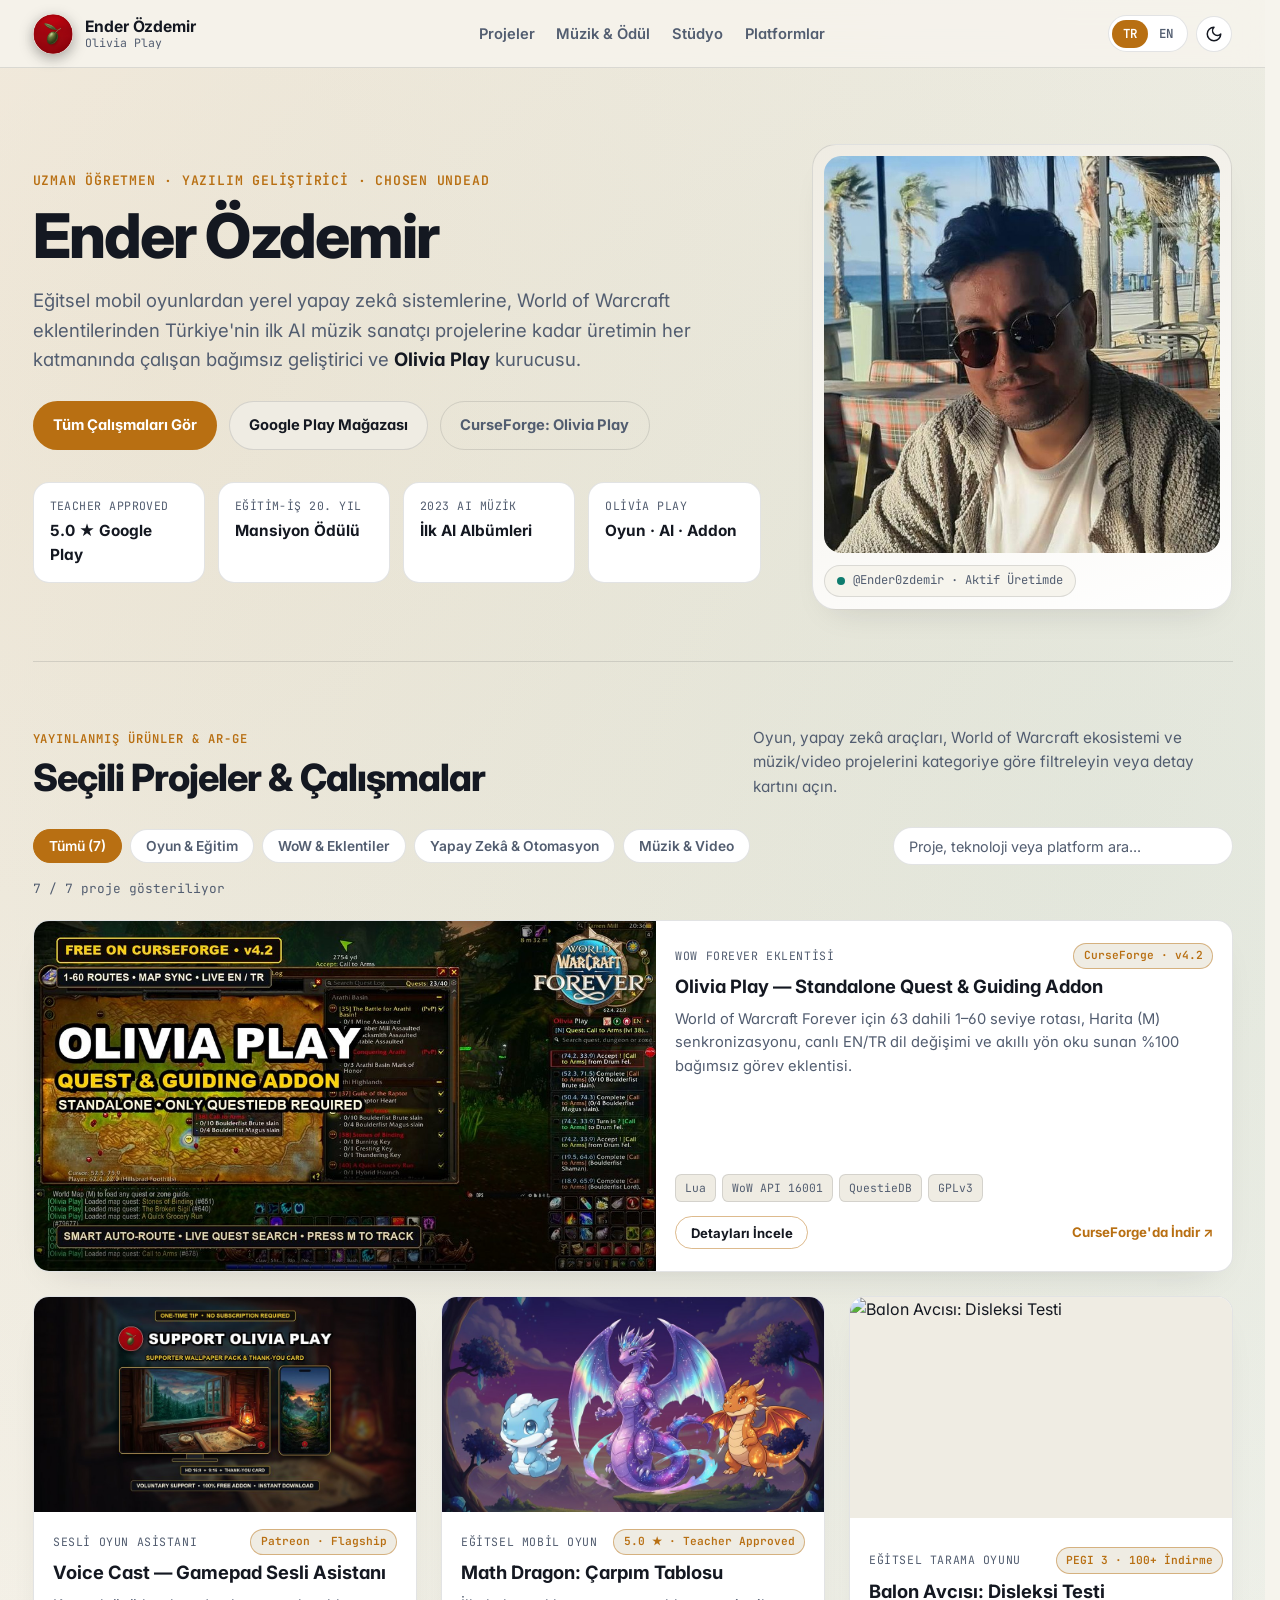
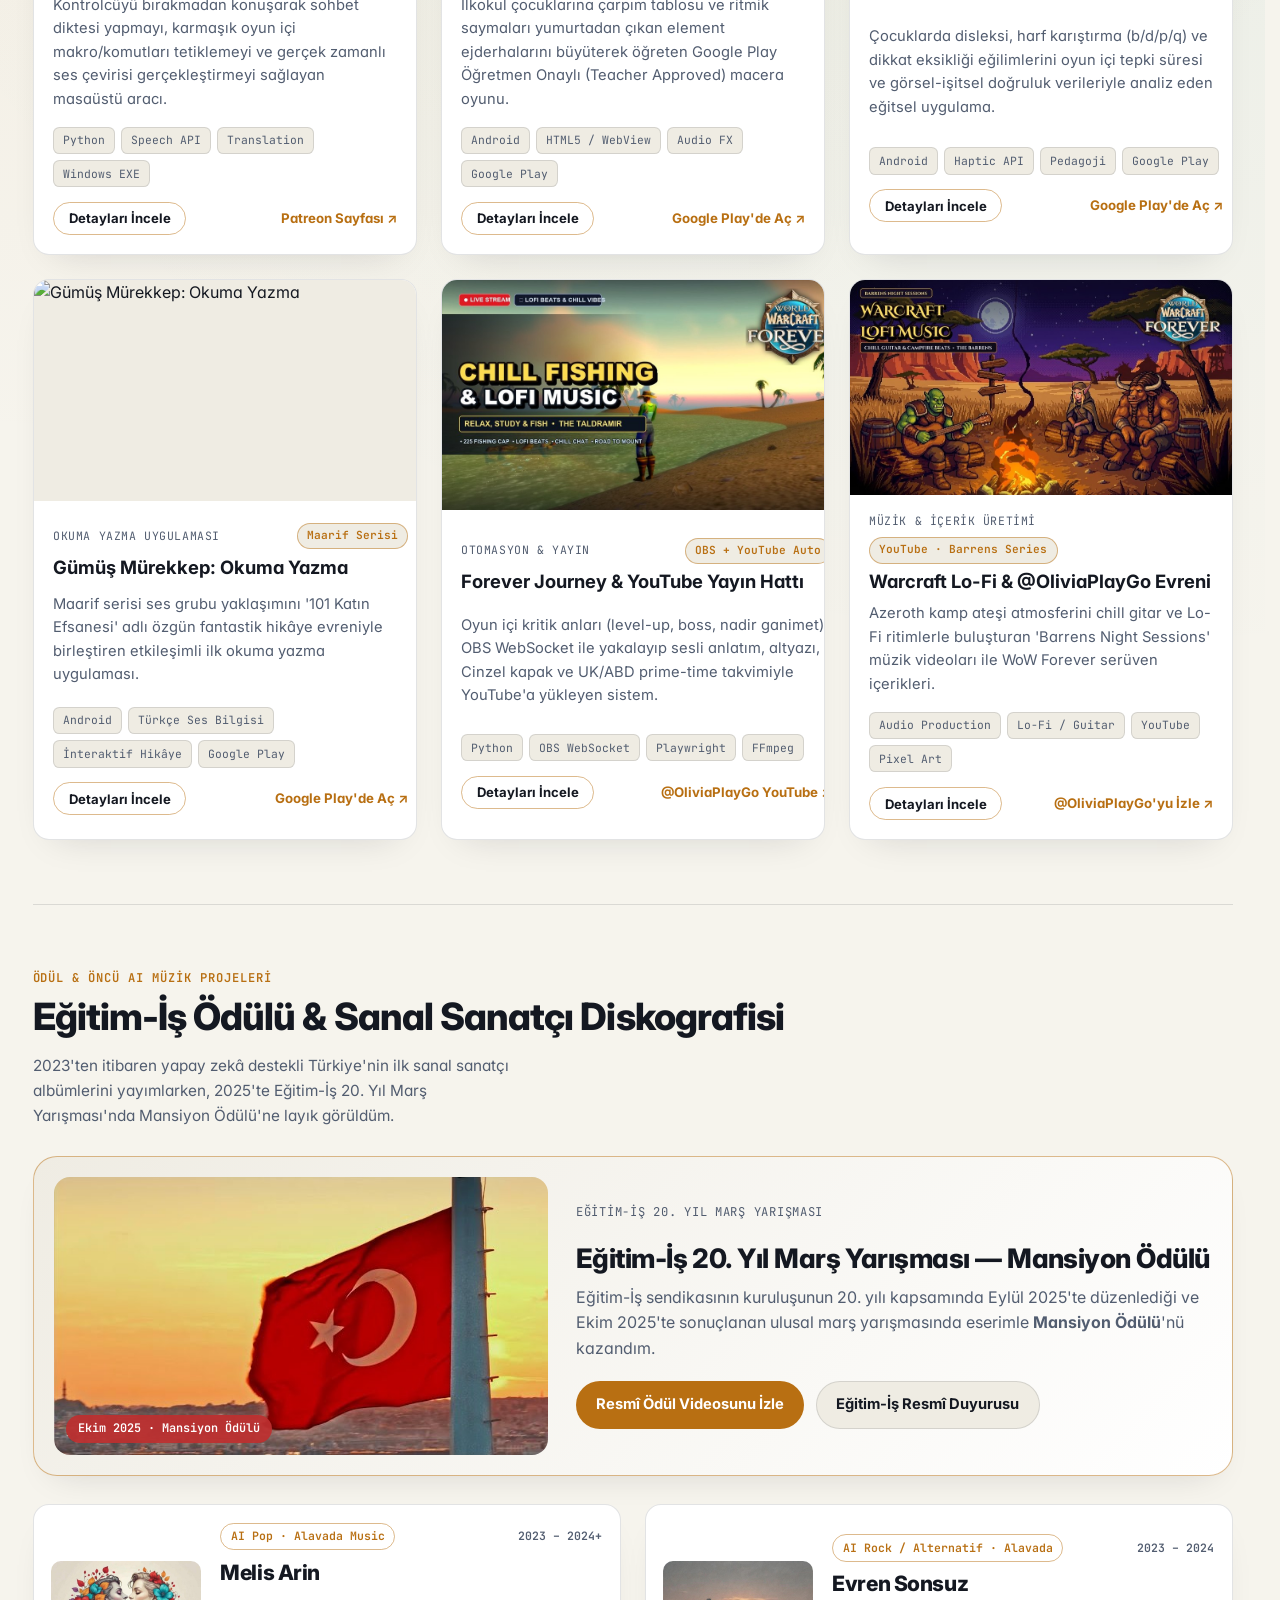
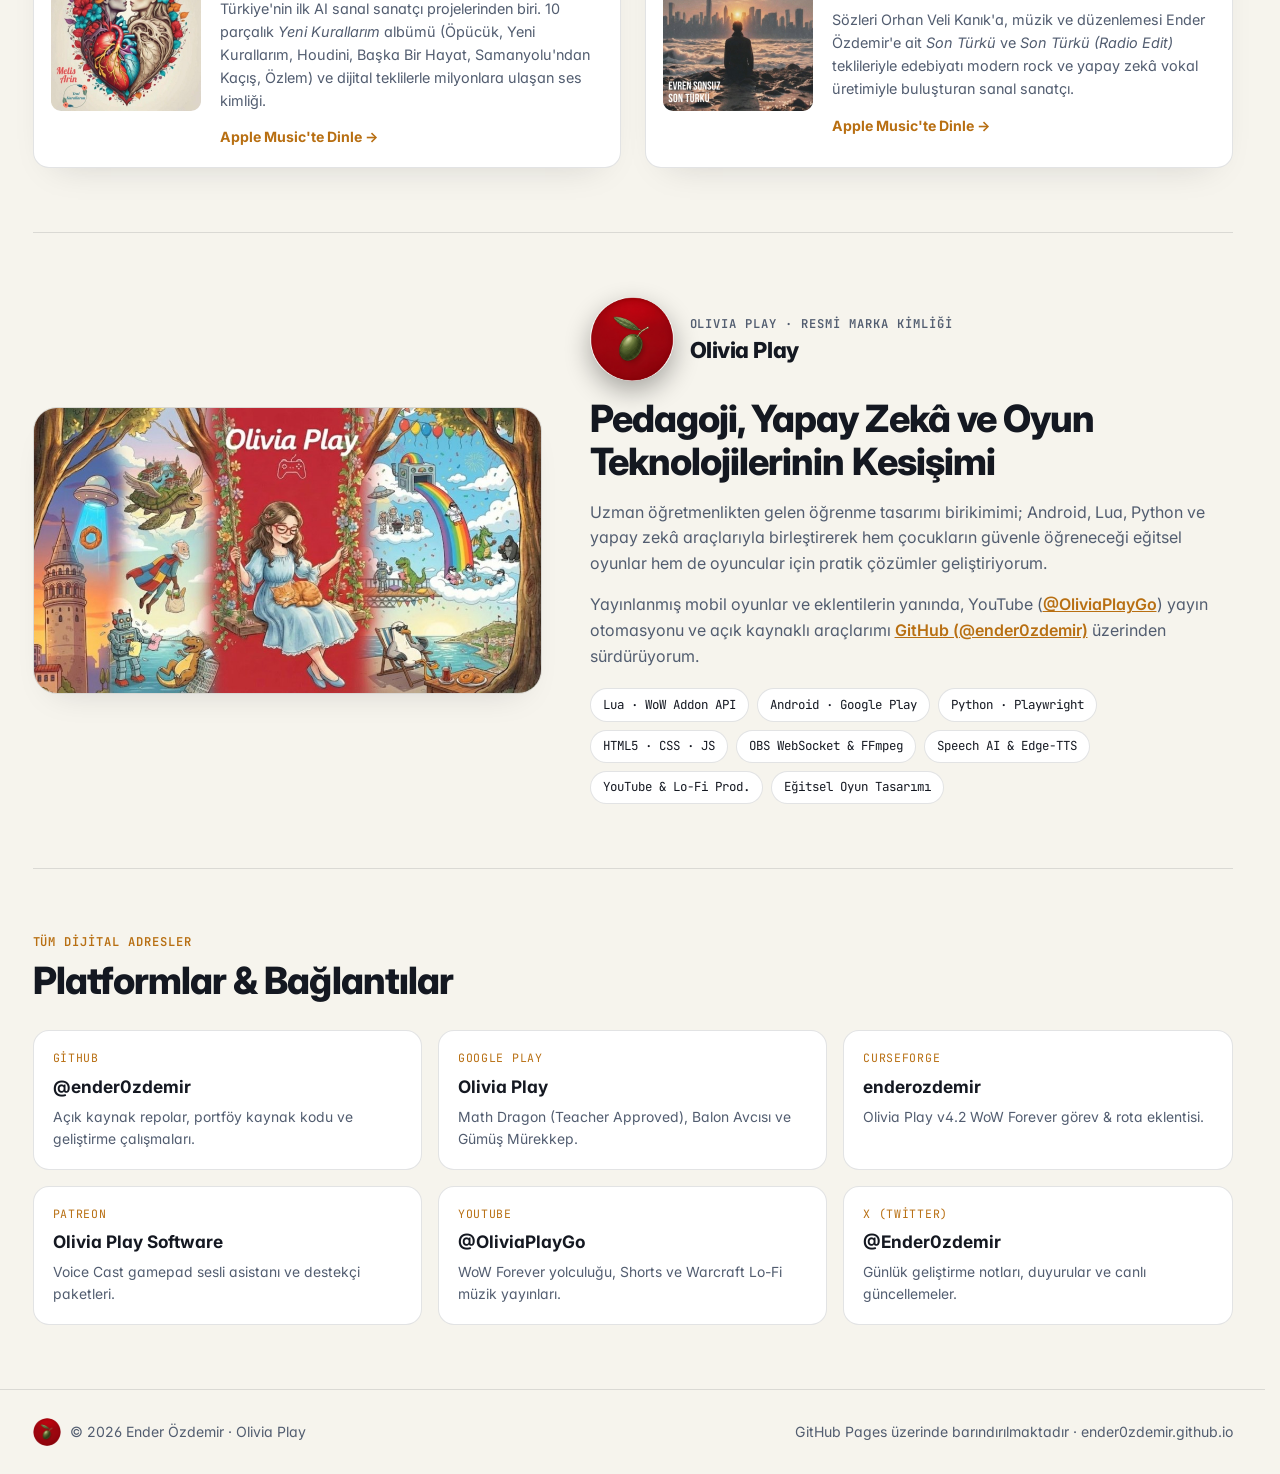
==== commit 955cf421: "Update X-style font, short root URL, and image paths" ====
--- a/index.html
+++ b/index.html
@@ -10,15 +10,15 @@
   <meta property="og:type" content="website">
   <meta property="og:title" content="Ender Özdemir — Portföy &amp; Çalışmalar">
   <meta property="og:description" content="Oyunlar, yapay zekâ araçları, WoW eklentileri, müzik prodüksiyonları ve eğitim uygulamaları tek portföyde.">
-  <meta property="og:image" content="https://ender0zdemir.github.io/enderozdemir.github.io/profile-pic/ender-ozdemir.jpg">
-  <meta property="og:url" content="https://ender0zdemir.github.io/enderozdemir.github.io/">
+  <meta property="og:image" content="https://ender0zdemir.github.io/profile-pic/ender-ozdemir.jpg">
+  <meta property="og:url" content="https://ender0zdemir.github.io/">
   <meta name="twitter:card" content="summary_large_image">
   <meta name="twitter:creator" content="@Ender0zdemir">
   <link rel="icon" type="image/png" href="img/favicon.png">
   <link rel="apple-touch-icon" href="img/olivia-play-logo.png">
   <link rel="preconnect" href="https://fonts.googleapis.com">
   <link rel="preconnect" href="https://fonts.gstatic.com" crossorigin>
-  <link href="https://fonts.googleapis.com/css2?family=Fraunces:ital,opsz,wght@0,9..144,600;0,9..144,700;1,9..144,500&family=JetBrains+Mono:wght@400;500;600&family=Plus+Jakarta+Sans:wght@400;500;600;700;800&display=swap" rel="stylesheet">
+  <link href="https://fonts.googleapis.com/css2?family=Inter:wght@400;500;600;700;800&family=JetBrains+Mono:wght@400;500;600&display=swap" rel="stylesheet">
   <script>
     (() => {
       try {
@@ -339,7 +339,7 @@
         <img class="footer-logo" src="img/olivia-play-logo.png" alt="" width="28" height="28" loading="lazy">
         <p>&copy; 2026 Ender Özdemir · Olivia Play</p>
       </div>
-      <p class="footer-note" data-i18n="footerNote">GitHub Pages üzerinde barındırılmaktadır · @ender0zdemir</p>
+      <p class="footer-note" data-i18n="footerNote">GitHub Pages üzerinde barındırılmaktadır · ender0zdemir.github.io</p>
     </div>
   </footer>
 
--- a/styles.css
+++ b/styles.css
@@ -1,8 +1,8 @@
 :root {
   color-scheme: dark light;
 
-  --font-display: "Fraunces", Georgia, serif;
-  --font-sans: "Plus Jakarta Sans", system-ui, -apple-system, sans-serif;
+  --font-display: "TwitterChirp", "Inter", -apple-system, BlinkMacSystemFont, "Segoe UI", Roboto, Helvetica, Arial, sans-serif;
+  --font-sans: "TwitterChirp", "Inter", -apple-system, BlinkMacSystemFont, "Segoe UI", Roboto, Helvetica, Arial, sans-serif;
   --font-mono: "JetBrains Mono", ui-monospace, monospace;
 
   /* Dark palette (default editorial aesthetic) */
@@ -119,7 +119,8 @@
   min-block-size: 100dvb;
   font-family: var(--font-sans);
   font-size: 1rem;
-  line-height: 1.65;
+  line-height: 1.6;
+  font-feature-settings: "cv02", "cv03", "cv04", "cv11";
   color: var(--ink);
   background-color: var(--bg);
   background-image:
@@ -344,10 +345,10 @@
 .hero h1 {
   margin: 0 0 1rem;
   font-family: var(--font-display);
-  font-size: clamp(2.45rem, 5.2vw, 4.1rem);
-  font-weight: 700;
-  line-height: 1.06;
-  letter-spacing: -0.025em;
+  font-size: clamp(2.4rem, 5vw, 3.85rem);
+  font-weight: 800;
+  line-height: 1.08;
+  letter-spacing: -0.03em;
 }
 
 .hero-lead {
@@ -511,9 +512,10 @@
 .about-content h2 {
   margin: 0;
   font-family: var(--font-display);
-  font-size: clamp(1.75rem, 3.2vw, 2.5rem);
+  font-size: clamp(1.7rem, 3vw, 2.35rem);
+  font-weight: 800;
   line-height: 1.15;
-  letter-spacing: -0.02em;
+  letter-spacing: -0.025em;
 }
 
 .section-sub {
@@ -838,7 +840,9 @@
 .award-body h3 {
   margin: 0 0 0.65rem;
   font-family: var(--font-display);
-  font-size: clamp(1.35rem, 2.2vw, 1.75rem);
+  font-size: clamp(1.32rem, 2.1vw, 1.7rem);
+  font-weight: 800;
+  letter-spacing: -0.02em;
   line-height: 1.2;
 }
 
@@ -913,7 +917,9 @@
 .artist-info h3 {
   margin: 0 0 0.45rem;
   font-family: var(--font-display);
-  font-size: 1.35rem;
+  font-size: 1.32rem;
+  font-weight: 800;
+  letter-spacing: -0.02em;
 }
 
 .artist-desc {
@@ -982,8 +988,9 @@
 .studio-brand-name {
   margin: 0;
   font-family: var(--font-display);
-  font-size: 1.4rem;
-  font-weight: 700;
+  font-size: 1.38rem;
+  font-weight: 800;
+  letter-spacing: -0.02em;
   line-height: 1.15;
   color: var(--ink) !important;
 }
@@ -1166,7 +1173,9 @@
 .dialog-content h2 {
   margin: 0 0 0.6rem;
   font-family: var(--font-display);
-  font-size: 1.55rem;
+  font-size: 1.5rem;
+  font-weight: 800;
+  letter-spacing: -0.02em;
 }
 
 .dialog-summary {
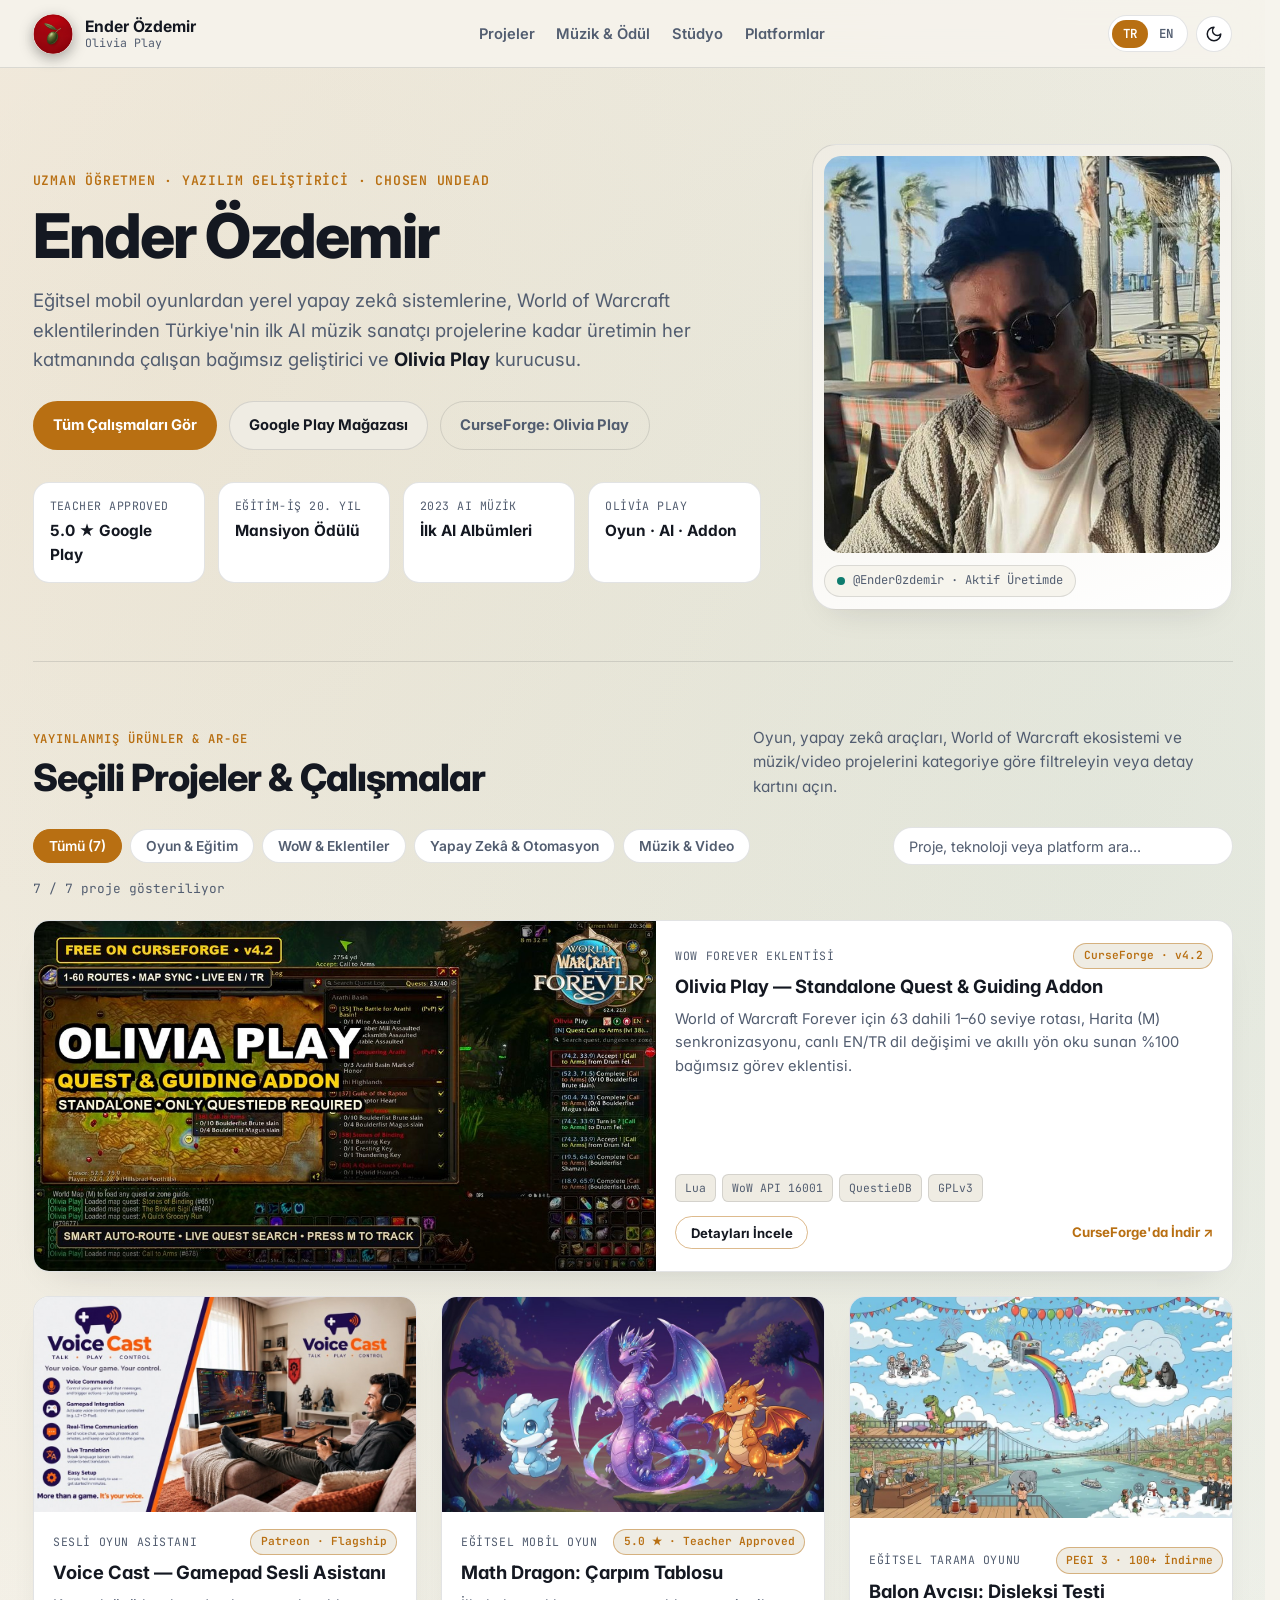
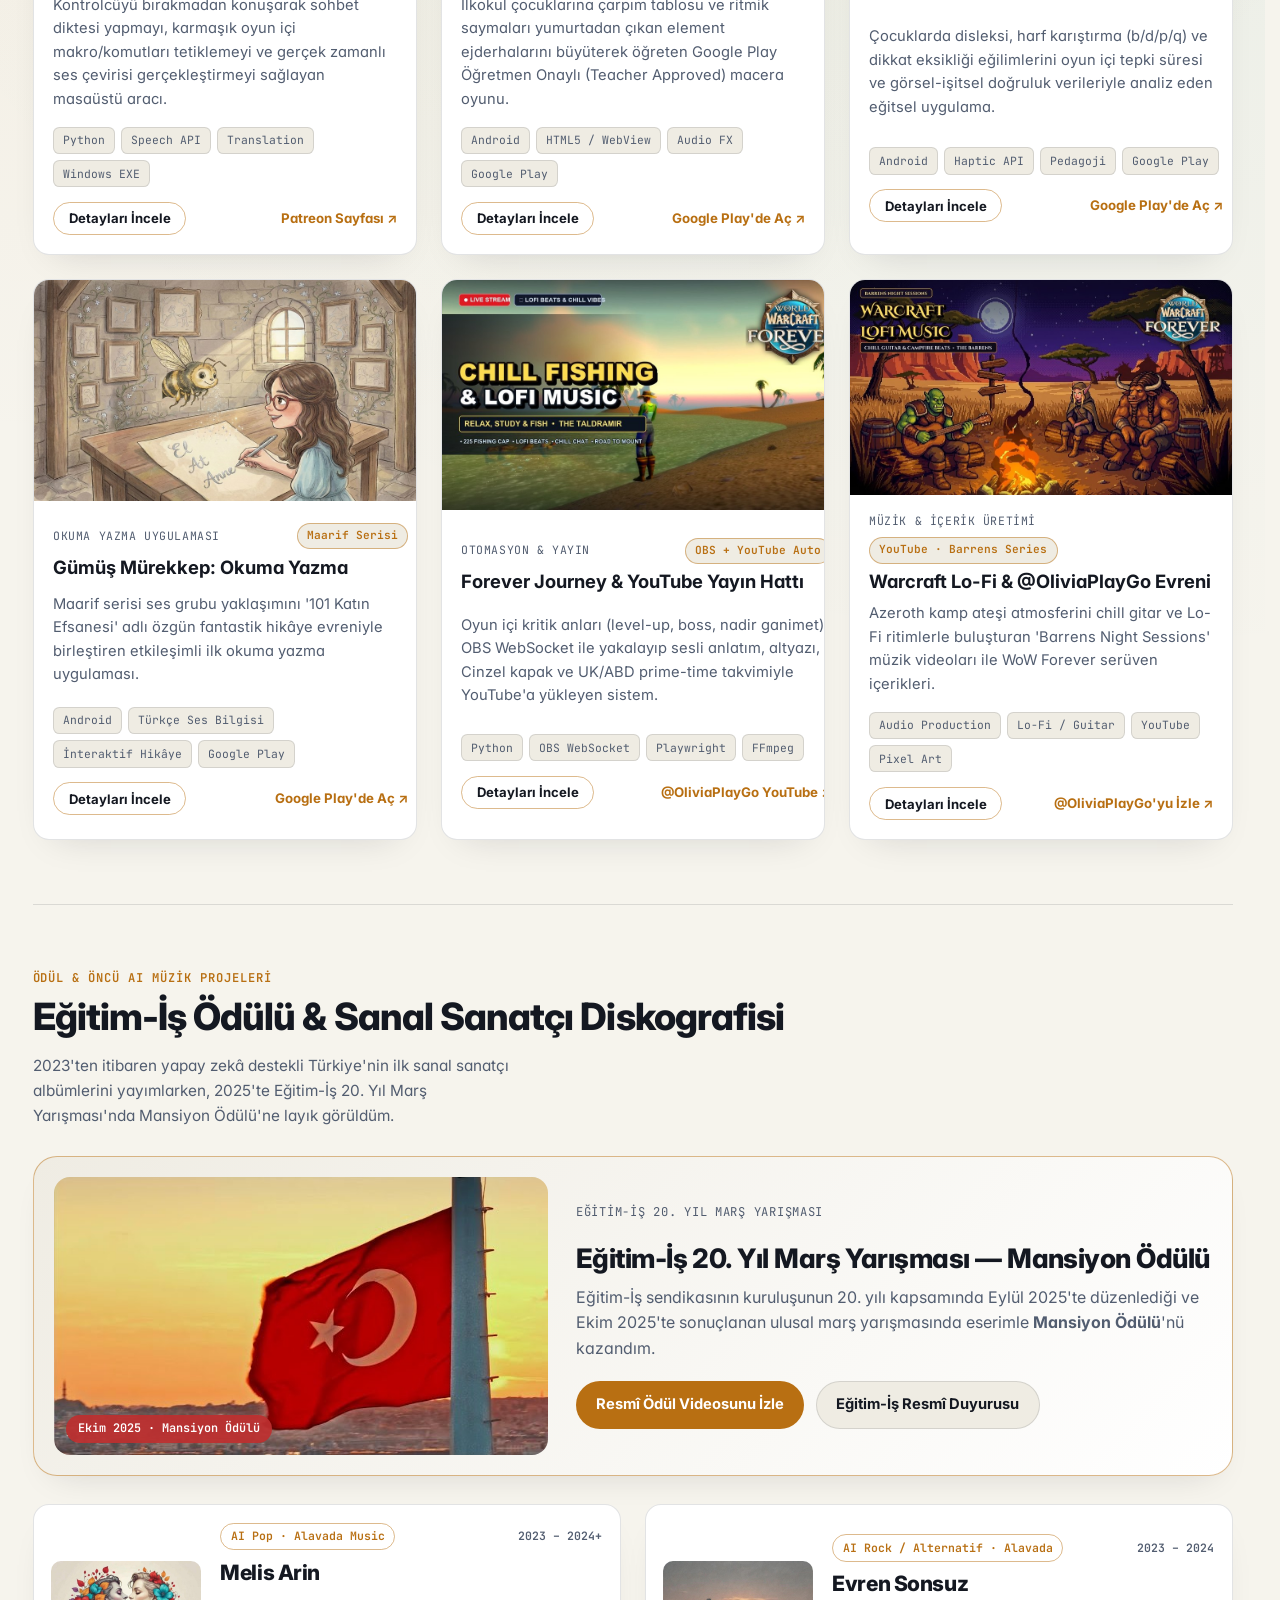
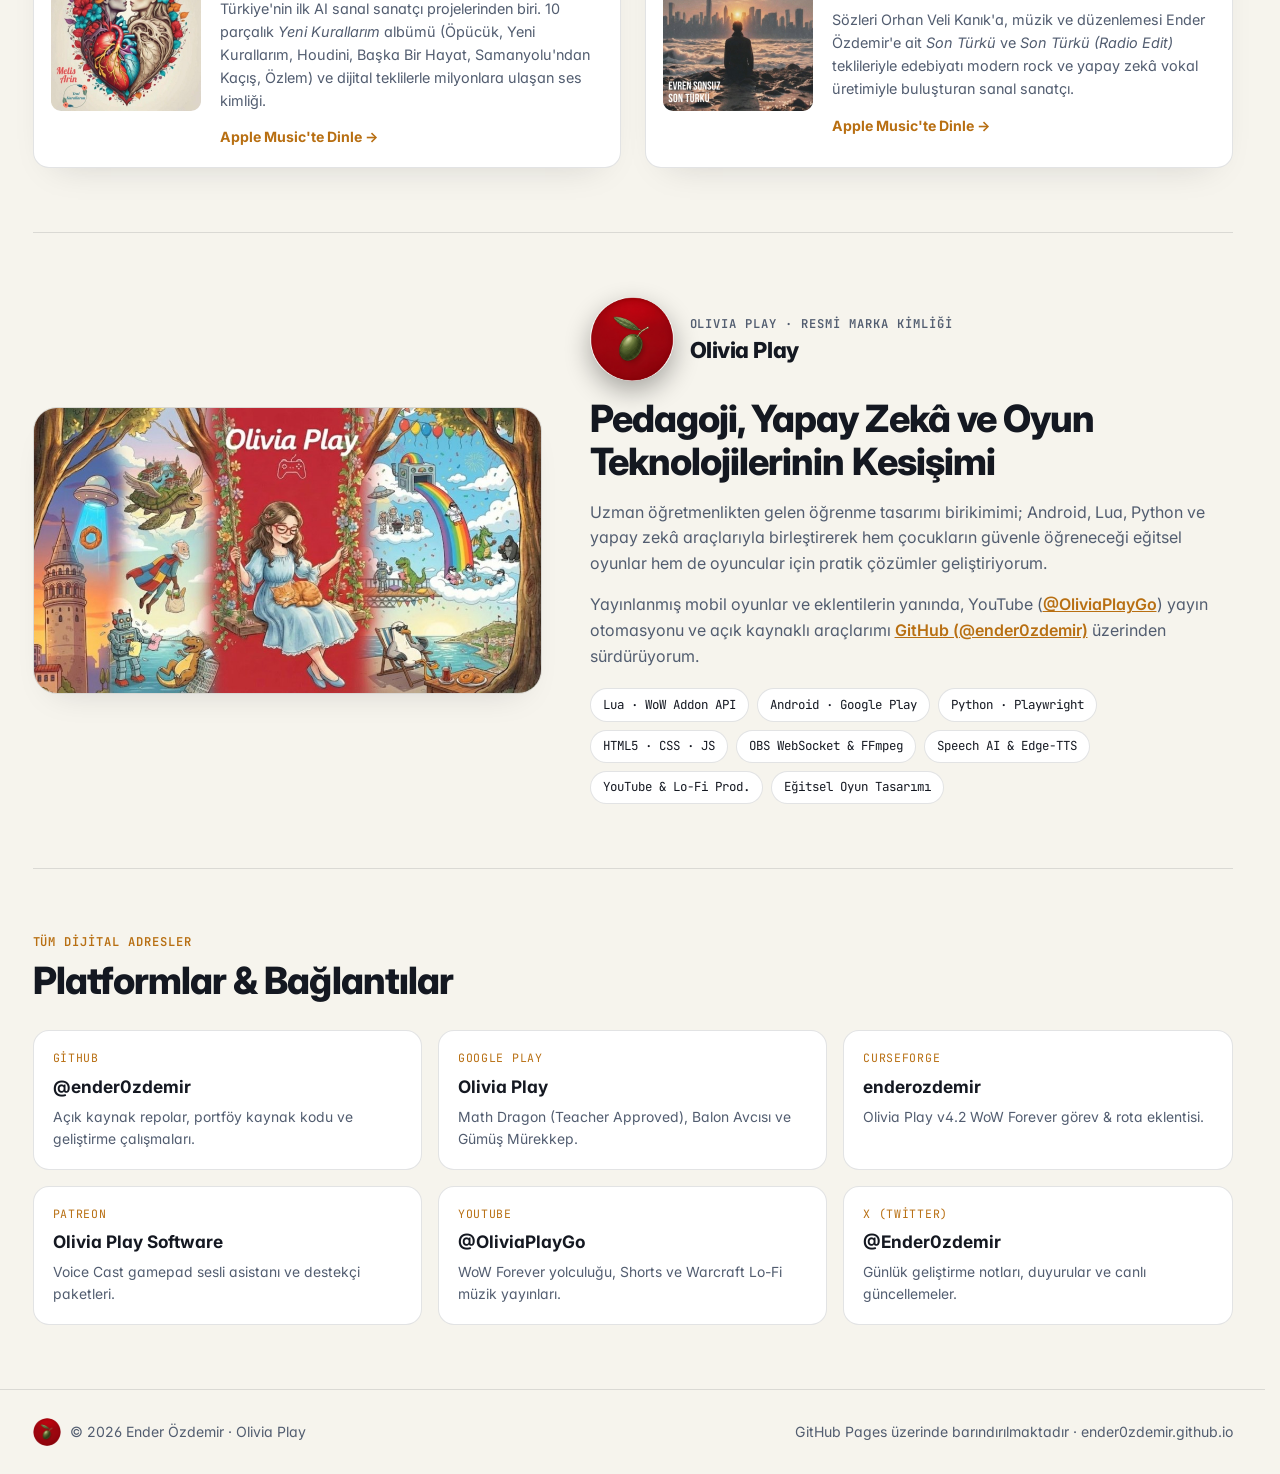
==== commit 5f457d19: "Add GSC verification, Schema.org Person JSON-LD, robots.txt, and sitemap.xml" ====
--- a/index.html
+++ b/index.html
@@ -5,6 +5,8 @@
   <meta name="viewport" content="width=device-width, initial-scale=1.0">
   <meta name="color-scheme" content="dark light">
   <title>Ender Özdemir — Yazılım Geliştirici, Uzman Öğretmen &amp; Olivia Play</title>
+  <meta name="google-site-verification" content="VYUqO__ph3oUnN6kSCbS6ocZXe8vieolSy2G2vNvM1k">
+  <link rel="canonical" href="https://ender0zdemir.github.io/">
   <meta name="description" content="Ender Özdemir (Olivia Play) portföyü: WoW Forever eklentileri, Voice Cast, Teacher Approved mobil oyunlar, AI müzik sanatçıları ve Eğitim-İş ödüllü besteler.">
   <meta name="author" content="Ender Özdemir">
   <meta property="og:type" content="website">
@@ -14,6 +16,34 @@
   <meta property="og:url" content="https://ender0zdemir.github.io/">
   <meta name="twitter:card" content="summary_large_image">
   <meta name="twitter:creator" content="@Ender0zdemir">
+  <script type="application/ld+json">
+  {
+    "@context": "https://schema.org",
+    "@type": "Person",
+    "name": "Ender Özdemir",
+    "alternateName": ["Ender0zdemir", "enderozdemir", "Olivia Play"],
+    "url": "https://ender0zdemir.github.io/",
+    "image": "https://ender0zdemir.github.io/profile-pic/ender-ozdemir.jpg",
+    "jobTitle": "Senior Teacher & Software Developer",
+    "worksFor": {
+      "@type": "Organization",
+      "name": "Olivia Play",
+      "url": "https://play.google.com/store/apps/dev?id=6677909927428646907&hl=tr",
+      "logo": "https://ender0zdemir.github.io/img/olivia-play-logo.png"
+    },
+    "award": "Eğitim-İş 20. Yıl Marş Yarışması Mansiyon Ödülü (2025)",
+    "sameAs": [
+      "https://x.com/Ender0zdemir",
+      "https://www.youtube.com/@OliviaPlayGo",
+      "https://www.patreon.com/cw/oliviaplay",
+      "https://www.curseforge.com/members/enderozdemir/projects",
+      "https://play.google.com/store/apps/dev?id=6677909927428646907&hl=tr",
+      "https://github.com/ender0zdemir",
+      "https://music.apple.com/tr/artist/melis-arin/1764857421",
+      "https://music.apple.com/tr/artist/evren-sonsuz/1764636453"
+    ]
+  }
+  </script>
   <link rel="icon" type="image/png" href="img/favicon.png">
   <link rel="apple-touch-icon" href="img/olivia-play-logo.png">
   <link rel="preconnect" href="https://fonts.googleapis.com">
@@ -110,7 +140,7 @@
         <figure class="portrait-card">
           <img
             src="profile-pic/ender-ozdemir.jpg"
-            alt="Ender Özdemir portre fotoğrafı"
+            alt="Ender Özdemir"
             width="640"
             height="640"
             fetchpriority="high"
